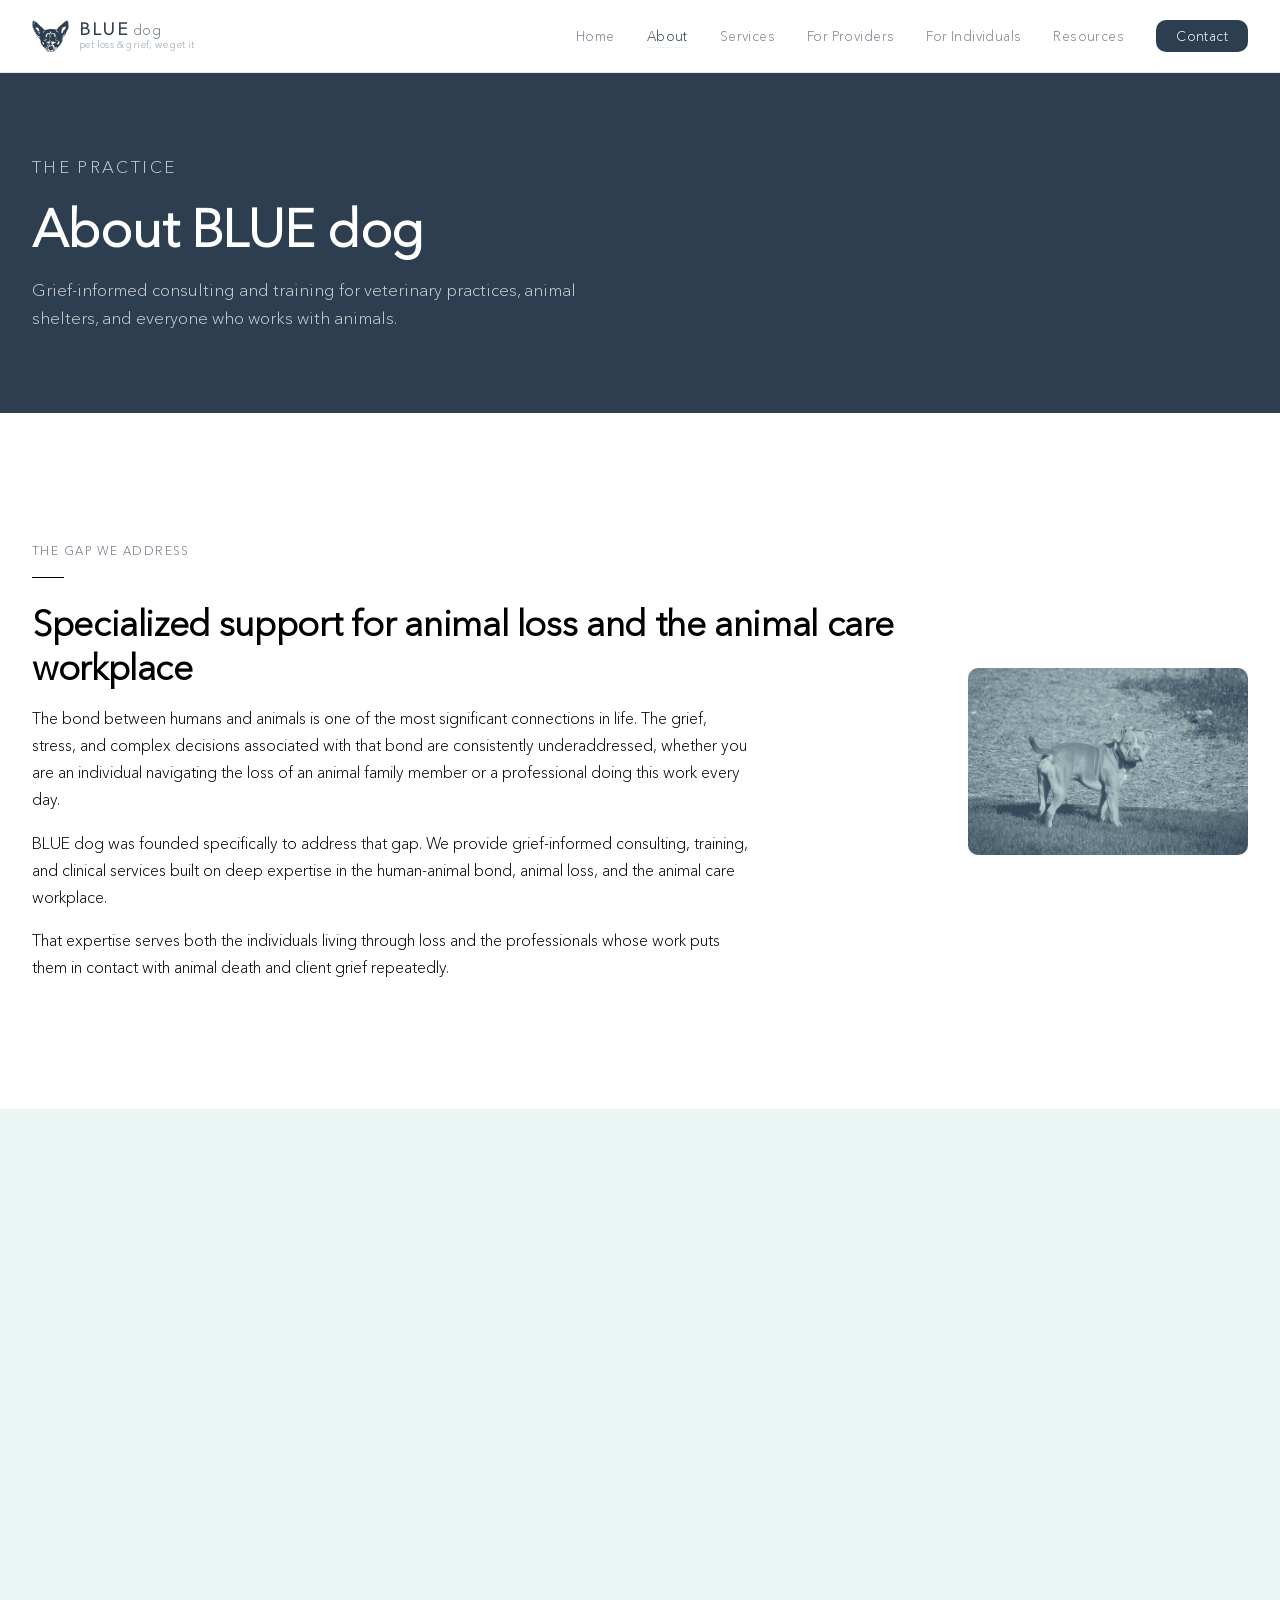
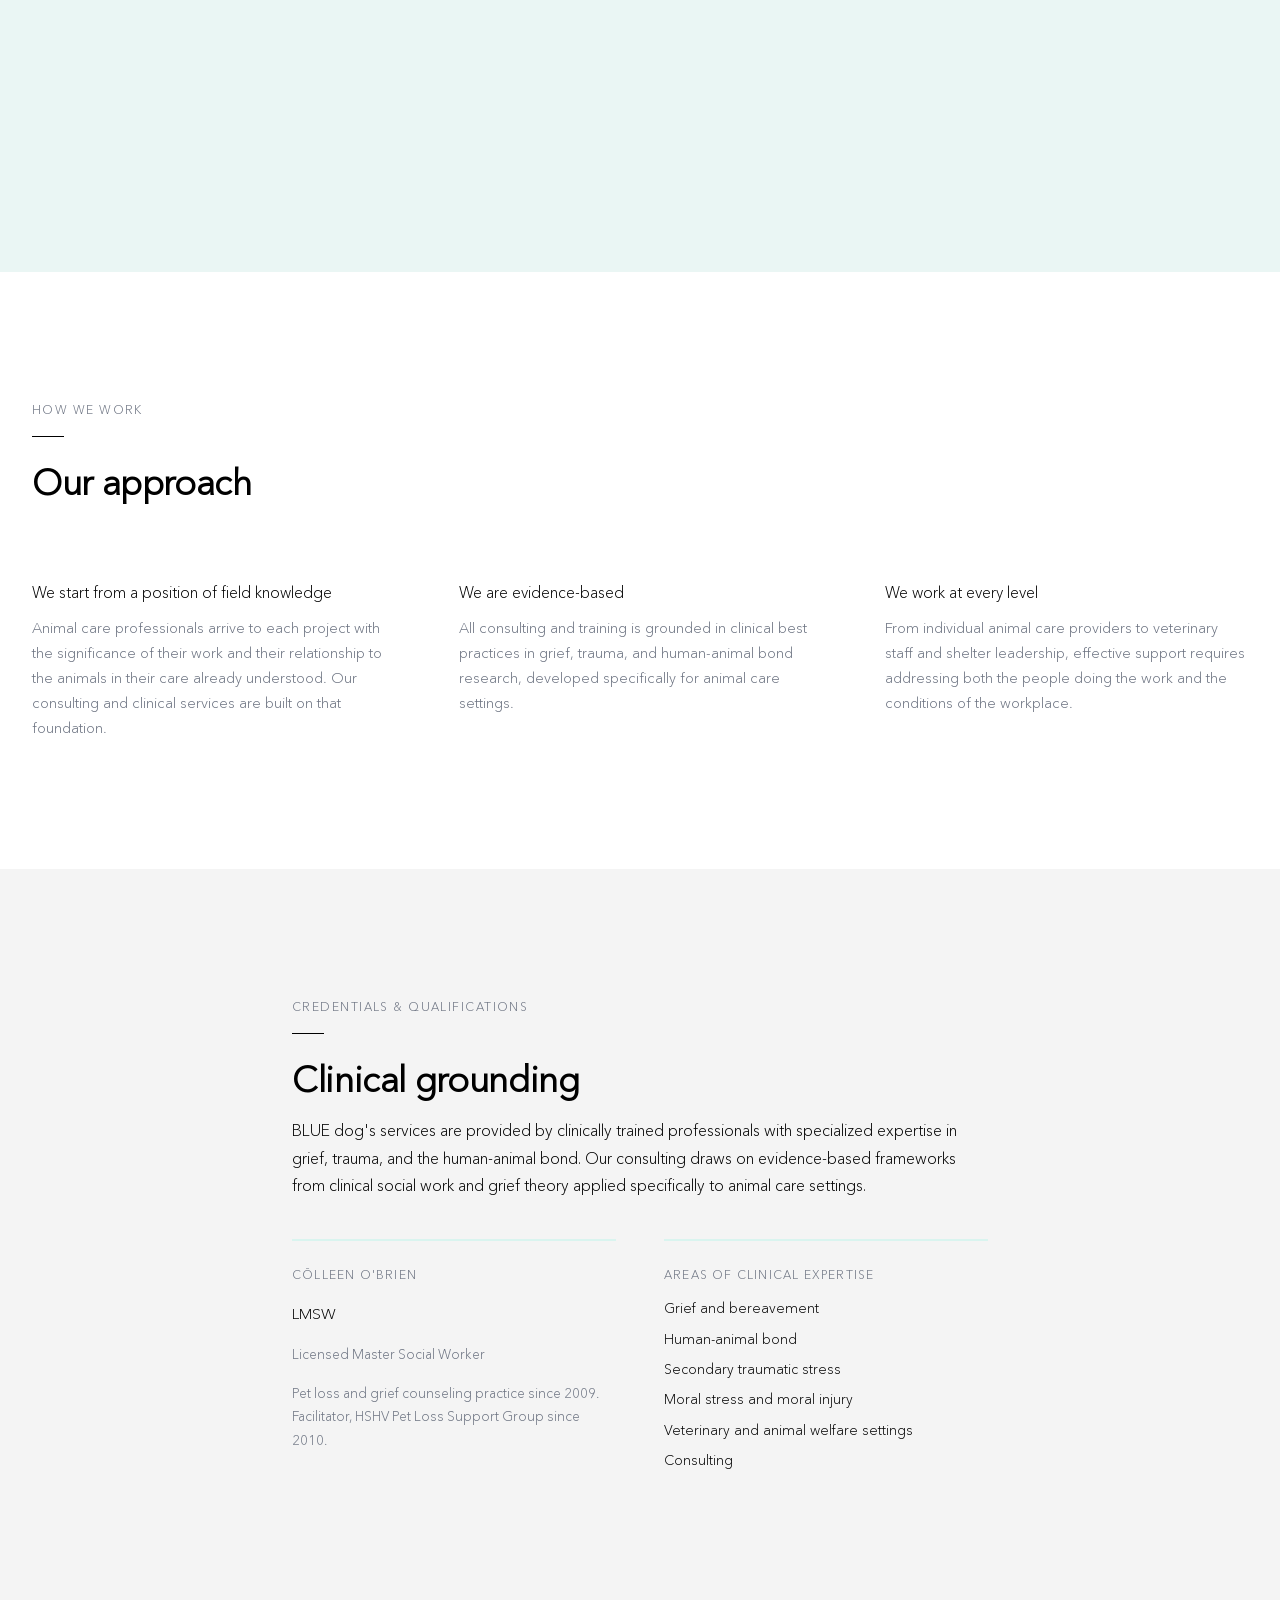
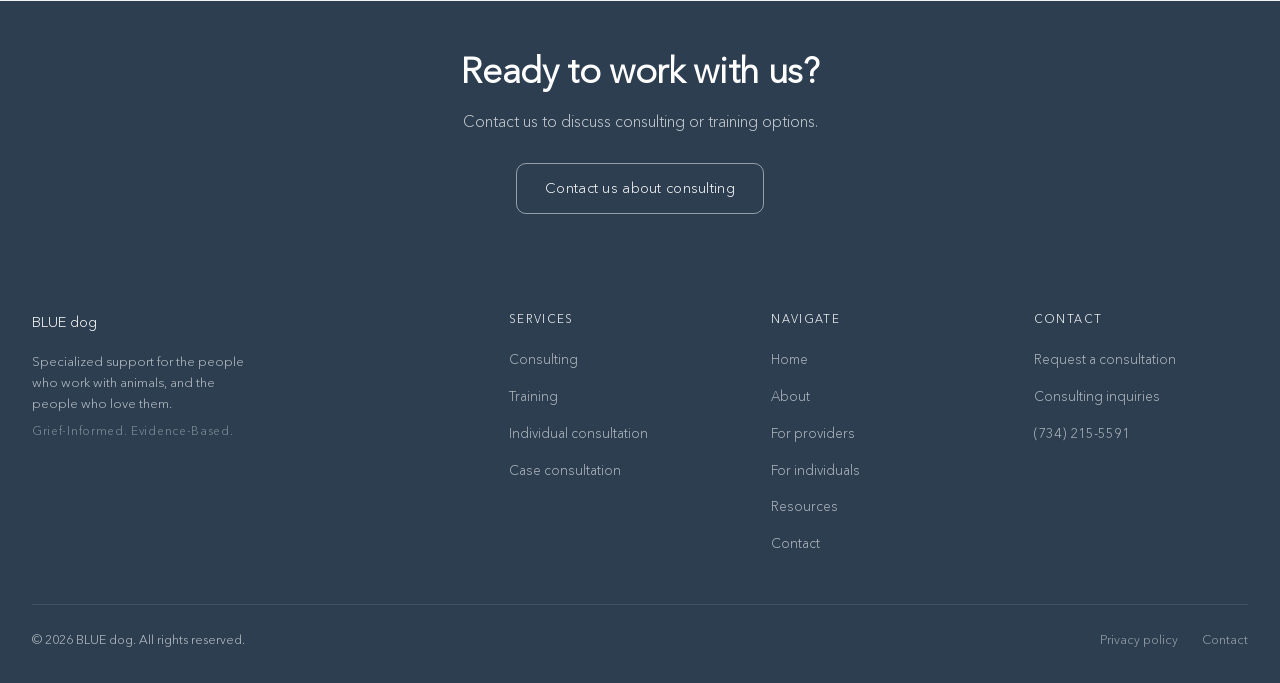
==== about.html @ bb6478ff "Add files via upload" ====
<!DOCTYPE html>
<html lang="en">
<head>
  <meta charset="UTF-8" />
  <meta name="viewport" content="width=device-width, initial-scale=1.0" />

  <title>About Blue Dog Counseling | Grief-Informed Veterinary Consulting</title>
  <meta name="description" content="Blue Dog Counseling provides grief-informed consulting, training, and clinical services for animal care professionals and individuals navigating pet loss. Learn about our founder, approach, and clinical grounding." />
  <meta name="keywords" content="Blue Dog Counseling about, Colleen O'Brien LMSW, veterinary mental health specialist, animal welfare counseling founder, grief-informed animal care" />
  <link rel="canonical" href="https://www.bluedogcounseling.com/about" />

  <link rel="stylesheet" href="styles.css" />
</head>
<body>

  <!-- PAGE HERO -->
  <section class="page-hero" aria-labelledby="page-title">
    <div class="container">
      <p class="page-hero__label">The practice</p>
      <h1 id="page-title">About BLUE dog</h1>
      <p>Grief-informed consulting and training for veterinary practices, animal shelters, and everyone who works with animals.</p>
    </div>
  </section>

  <!-- MISSION -->
  <section class="bg-white" aria-labelledby="mission-heading">
    <div class="container">
      <div class="editorial-grid">
        <div>
          <p class="section-label">The gap we address</p>
          <span class="section-rule" aria-hidden="true"></span>
          <h2 id="mission-heading">Specialized support for animal loss and the animal care workplace</h2>
          <p class="mt-sm">The bond between humans and animals is one of the most significant connections in life. The grief, stress, and complex decisions associated with that bond are consistently underaddressed, whether you are an individual navigating the loss of an animal family member or a professional doing this work every day.</p>
          <p>BLUE dog was founded specifically to address that gap. We provide grief-informed consulting, training, and clinical services built on deep expertise in the human-animal bond, animal loss, and the animal care workplace.</p>
          <p>That expertise serves both the individuals living through loss and the professionals whose work puts them in contact with animal death and client grief repeatedly.</p>
        </div>
        <figure class="editorial-photo" aria-hidden="true">
          <img src="pet-pitbull-puppy-outside.jpg" alt="A pitbull puppy outside" />
        </figure>
      </div>
    </div>
  </section>

  <!-- FOUNDER -->
  <section class="bg-mint" aria-labelledby="founder-heading">
    <div class="container split" style="grid-template-columns: 1fr 2fr;">
      <div style="display:flex; align-items:flex-start; justify-content:center; padding-top:0.5rem; flex-shrink:0;">
        <img
          src="6F260726-26B2-44A8-AC49-973E0974EFE5_4_5005_c.jpeg"
          alt="Cōlleen O'Brien, LMSW, Founder of Blue Dog Counseling"
          style="width:260px; height:260px; object-fit:cover; object-position:center top; border-radius:50%; display:block;"
        />
      </div>
      <div>
        <p class="section-label">Founder</p>
        <span class="section-rule" aria-hidden="true"></span>
        <h2 id="founder-heading">Cōlleen O'Brien, LMSW</h2>
        <p class="mt-sm">Cōlleen has been doing pet loss and grief counseling at BLUE dog since 2009. Through that work, animal care providers came to her as clients, and what she saw was consistent: a workforce carrying specific, serious occupational stress that was consistently underaddressed. Euthanasia decision-making, moral stress, and secondary traumatic stress as things that happen to people doing this work professionally and repeatedly were rarely the focus of mainstream mental health training or standard workplace wellness programs. That gap became the foundation for Blue Dog's consulting and training.</p>
        <p>Since 2010, Cōlleen has facilitated the pet loss support group at the Humane Society of Huron Valley. That partnership has sustained a direct connection to what people navigating animal loss are actually experiencing, and to the animal care staff doing that work alongside them.</p>
        <p>Cōlleen's understanding of this work is personal as well as clinical. She has shared her life with animals, navigated complex illness and medical decisions, adopted from shelters, and made euthanasia decisions for dogs she loved. The work she does is informed by that lived understanding alongside the clinical training.</p>
      </div>
    </div>
  </section>

  <!-- PHILOSOPHY -->
  <section class="bg-white" aria-labelledby="philosophy-heading">
    <div class="container">
      <p class="section-label">How we work</p>
      <span class="section-rule" aria-hidden="true"></span>
      <h2 id="philosophy-heading" class="mb-lg">Our approach</h2>
      <div class="col-grid" style="grid-template-columns: repeat(auto-fit, minmax(280px, 1fr));">

        <div>
          <span class="col-item__rule" aria-hidden="true"></span>
          <h3 class="col-item__title">We start from a position of field knowledge</h3>
          <p class="col-item__body">Animal care professionals arrive to each project with the significance of their work and their relationship to the animals in their care already understood. Our consulting and clinical services are built on that foundation.</p>
        </div>

        <div>
          <span class="col-item__rule" aria-hidden="true"></span>
          <h3 class="col-item__title">We are evidence-based</h3>
          <p class="col-item__body">All consulting and training is grounded in clinical best practices in grief, trauma, and human-animal bond research, developed specifically for animal care settings.</p>
        </div>

        <div>
          <span class="col-item__rule" aria-hidden="true"></span>
          <h3 class="col-item__title">We work at every level</h3>
          <p class="col-item__body">From individual animal care providers to veterinary staff and shelter leadership, effective support requires addressing both the people doing the work and the conditions of the workplace.</p>
        </div>

      </div>
    </div>
  </section>

  <!-- CREDENTIALS -->
  <section class="bg-light" aria-labelledby="credentials-heading">
    <div class="container" style="max-width:760px;">
      <p class="section-label">Credentials &amp; qualifications</p>
      <span class="section-rule" aria-hidden="true"></span>
      <h2 id="credentials-heading">Clinical grounding</h2>
      <p class="mt-sm">BLUE dog's services are provided by clinically trained professionals with specialized expertise in grief, trauma, and the human-animal bond. Our consulting draws on evidence-based frameworks from clinical social work and grief theory applied specifically to animal care settings.</p>

      <div style="display:grid; grid-template-columns:1fr 1fr; gap:3rem; margin-top:2.5rem;">
        <div>
          <span style="display:block; width:100%; height:2px; background:var(--mint-deep); margin-bottom:1.5rem;" aria-hidden="true"></span>
          <p style="font-size:0.75rem; font-weight:500; letter-spacing:0.1em; text-transform:uppercase; color:var(--gray-mid); margin-bottom:0.75rem;">Cōlleen O'Brien</p>
          <p style="font-size:0.95rem; font-weight:500; margin-bottom:0.25rem;">LMSW</p>
          <p style="font-size:0.85rem; color:var(--gray-mid); margin-bottom:0.5rem;">Licensed Master Social Worker</p>
          <p style="font-size:0.85rem; color:var(--gray-mid);">Pet loss and grief counseling practice since 2009. Facilitator, HSHV Pet Loss Support Group since 2010.</p>
        </div>
        <div>
          <span style="display:block; width:100%; height:2px; background:var(--mint-deep); margin-bottom:1.5rem;" aria-hidden="true"></span>
          <p style="font-size:0.75rem; font-weight:500; letter-spacing:0.1em; text-transform:uppercase; color:var(--gray-mid); margin-bottom:0.75rem;">Areas of clinical expertise</p>
          <ul style="display:flex; flex-direction:column; gap:0.4rem;">
            <li style="font-size:0.88rem;">Grief and bereavement</li>
            <li style="font-size:0.88rem;">Human-animal bond</li>
            <li style="font-size:0.88rem;">Secondary traumatic stress</li>
            <li style="font-size:0.88rem;">Moral stress and moral injury</li>
            <li style="font-size:0.88rem;">Veterinary and animal welfare settings</li>
            <li style="font-size:0.88rem;">Consulting</li>
          </ul>
        </div>
      </div>
    </div>
  </section>

  <!-- CTA BAND -->
  <section style="background:var(--slate); padding-block:3rem;" aria-labelledby="about-cta">
    <div class="container text-center">
      <h2 id="about-cta" class="text-white mb-sm">Ready to work with us?</h2>
      <p style="color:rgba(255,255,255,0.75); margin-inline:auto; margin-bottom:1.75rem;">Contact us to discuss consulting or training options.</p>
      <a href="contact.html" class="btn btn--outline-white">Contact us about consulting</a>
    </div>
  </section>

  <script src="components.js"></script>
</body>
</html>
---- styles.css ----
/*
  Blue Dog Counseling: Stylesheet
  Font: Avenir Arabic Next Light
  NOTE: Add your licensed @font-face declarations below.
  Fallback stack is set to match Avenir's geometry.
*/

/* ─── FONT FACE ────────────────────────────────────────────────────
   Avenir Next: Ultra Light (100), Thin (200), Light (300)
──────────────────────────────────────────────────────────────────── */
@font-face {
  font-family: 'Avenir Next';
  src: url('fonts/avenir-next-ultra-light.woff2') format('woff2'),
       url('fonts/avenir-next-ultra-light.woff') format('woff'),
       url('fonts/avenir-next-ultra-light.ttf') format('truetype');
  font-weight: 100;
  font-style: normal;
  font-display: swap;
}

@font-face {
  font-family: 'Avenir Next';
  src: url('fonts/avenir-next-thin.woff2') format('woff2'),
       url('fonts/avenir-next-thin.woff') format('woff'),
       url('fonts/avenir-next-thin.ttf') format('truetype');
  font-weight: 200;
  font-style: normal;
  font-display: swap;
}

@font-face {
  font-family: 'Avenir Next';
  src: url('fonts/avenir-next-light.woff2') format('woff2'),
       url('fonts/avenir-next-light.woff') format('woff'),
       url('fonts/avenir-next-light.ttf') format('truetype');
  font-weight: 300;
  font-style: normal;
  font-display: swap;
}

/* ─── CUSTOM PROPERTIES ─────────────────────────────────────────── */
:root {
  --black:       #000000;
  --white:       #FFFFFF;
  --mint:        #EAF6F4;
  --mint-deep:   #D9F4EF;
  --slate:       #2C3E50;
  --slate-dark:  #1e2d3d;
  --gray-mid:    #6b7280;
  --gray-light:  #f4f4f4;
  --line:        rgba(0,0,0,0.10);

  --font-body:   'Avenir Arabic Next', 'Avenir Next', 'Avenir', 'Gill Sans', Helvetica, Arial, sans-serif;
  --font-head:   'Avenir Arabic Next', 'Avenir Next', 'Avenir', 'Gill Sans', Helvetica, Arial, sans-serif;

  --weight-light:   300;
  --weight-regular: 400;
  --weight-medium:  500;
  --weight-semi:    600;

  --max-w:      1320px;
  --pad-x:      clamp(1rem, 2.5vw, 2.5rem);
  --section-y:  clamp(5rem, 10vw, 8rem);

  --radius:     10px;
  --transition: 0.18s ease;
}

/* ─── RESET ─────────────────────────────────────────────────────── */
*, *::before, *::after { box-sizing: border-box; margin: 0; padding: 0; }

html { scroll-behavior: smooth; -webkit-text-size-adjust: 100%; }

body {
  font-family: var(--font-body);
  font-weight: var(--weight-light);
  font-size: 1rem;
  line-height: 1.7;
  color: var(--black);
  background: var(--white);
  -webkit-font-smoothing: antialiased;
}

img, svg { display: block; max-width: 100%; }
a { color: inherit; text-decoration: none; }
ul, ol { list-style: none; }

/* ─── TYPOGRAPHY ─────────────────────────────────────────────────── */
h1, h2, h3, h4, h5 {
  font-family: var(--font-head);
  font-weight: var(--weight-semi);
  line-height: 1.2;
  letter-spacing: -0.01em;
}

h1 { font-size: clamp(2rem, 5vw, 3.25rem); }
h2 { font-size: clamp(1.5rem, 3.5vw, 2.25rem); }
h3 { font-size: clamp(1.1rem, 2.5vw, 1.4rem); font-weight: var(--weight-medium); }
h4 { font-size: 1rem; font-weight: var(--weight-medium); letter-spacing: 0.06em; text-transform: uppercase; }

p { max-width: 80ch; }
p + p { margin-top: 1rem; }

/* ─── LAYOUT ─────────────────────────────────────────────────────── */
.container {
  width: 100%;
  max-width: var(--max-w);
  margin-inline: auto;
  padding-inline: var(--pad-x);
}

section { padding-block: var(--section-y); }

.section-label {
  font-size: 0.75rem;
  font-weight: var(--weight-medium);
  letter-spacing: 0.12em;
  text-transform: uppercase;
  color: var(--gray-mid);
  margin-bottom: 1rem;
}

.section-rule {
  display: block;
  width: 2rem;
  height: 1px;
  background: var(--black);
  margin-bottom: 1.5rem;
}

/* ─── NAVIGATION ─────────────────────────────────────────────────── */
.nav {
  position: sticky;
  top: 0;
  z-index: 100;
  background: var(--white);
  color: var(--slate);
  border-bottom: 1px solid var(--line);
}

.nav__inner {
  display: flex;
  align-items: center;
  justify-content: space-between;
  height: 68px;
  gap: 2rem;
}

.nav__logo {
  font-size: 0.95rem;
  font-weight: var(--weight-medium);
  letter-spacing: 0.04em;
  color: var(--slate);
  white-space: nowrap;
  display: flex;
  align-items: flex-start;
  gap: 0.65rem;
}

.nav__logo-mark {
  width: 28px;
  height: 28px;
  border: 1.5px solid var(--mint);
  border-radius: 50%;
  flex-shrink: 0;
}

.nav__links {
  display: flex;
  align-items: center;
  gap: 2rem;
}

.nav__links a {
  font-size: 0.85rem;
  font-weight: var(--weight-light);
  letter-spacing: 0.03em;
  color: rgba(44,62,80,0.65);
  transition: color var(--transition);
}

.nav__links a:hover,
.nav__links a.active { color: var(--slate); }

.nav__cta {
  background: var(--slate);
  color: var(--white) !important;
  font-weight: var(--weight-medium) !important;
  padding: 0.5rem 1.25rem;
  border-radius: var(--radius);
  white-space: nowrap;
  transition: background var(--transition), color var(--transition) !important;
}

.nav__cta:hover { background: var(--slate-dark) !important; }

/* Mobile nav toggle */
.nav__toggle {
  display: none;
  flex-direction: column;
  gap: 5px;
  cursor: pointer;
  background: none;
  border: none;
  padding: 4px;
}

.nav__toggle span {
  display: block;
  width: 22px;
  height: 1.5px;
  background: var(--slate);
  transition: var(--transition);
}

/* ─── BUTTONS ────────────────────────────────────────────────────── */
.btn {
  display: inline-flex;
  align-items: center;
  gap: 0.5rem;
  font-family: var(--font-body);
  font-size: 0.9rem;
  font-weight: var(--weight-medium);
  letter-spacing: 0.02em;
  padding: 0.75rem 1.75rem;
  border-radius: var(--radius);
  cursor: pointer;
  transition: background var(--transition), color var(--transition), border-color var(--transition);
  border: 1.5px solid transparent;
  white-space: nowrap;
}

.btn--primary {
  background: var(--slate);
  color: var(--white);
  border-color: var(--slate);
}

.btn--primary:hover {
  background: var(--slate-dark);
  border-color: var(--slate-dark);
}

.btn--outline {
  background: transparent;
  color: var(--slate);
  border-color: var(--slate);
}

.btn--outline:hover {
  background: var(--slate);
  color: var(--white);
}

.btn--outline-white {
  background: transparent;
  color: var(--white);
  border-color: rgba(255,255,255,0.5);
}

.btn--outline-white:hover {
  border-color: var(--white);
}

/* ─── HERO ───────────────────────────────────────────────────────── */
.hero {
  background: var(--mint);
  padding-block: clamp(5rem, 11vw, 10rem);
}

.hero__inner {
  display: grid;
  grid-template-columns: 1fr 1fr;
  gap: 4rem;
  align-items: center;
}

.hero__content { max-width: 52ch; }

.hero__eyebrow {
  font-size: 0.78rem;
  font-weight: var(--weight-medium);
  letter-spacing: 0.14em;
  text-transform: uppercase;
  color: var(--slate);
  margin-bottom: 1.25rem;
  display: flex;
  align-items: center;
  gap: 0.75rem;
}

.hero__eyebrow::before {
  content: '';
  display: block;
  width: 1.5rem;
  height: 1px;
  background: var(--slate);
}

.hero__title { margin-bottom: 1.5rem; }

.hero__title em {
  font-style: normal;
  color: var(--slate);
}

.hero__body {
  font-size: 1.05rem;
  color: #2a2a2a;
  margin-bottom: 2rem;
  max-width: 52ch;
}

.hero__actions {
  display: flex;
  gap: 1rem;
  flex-wrap: wrap;
}

.hero__visual {
  position: relative;
  display: flex;
  align-items: center;
  justify-content: center;
}

.hero__graphic {
  width: 100%;
  max-width: 420px;
}

/* ─── STAT BAR ───────────────────────────────────────────────────── */
.stat-bar {
  background: var(--slate);
  color: var(--white);
  padding-block: 2.5rem;
}

.stat-bar__grid {
  display: grid;
  grid-template-columns: repeat(3, 1fr);
  gap: 2rem;
  text-align: center;
}

.stat-bar__divider {
  border: none;
  border-right: 1px solid rgba(255,255,255,0.12);
}

.stat__number {
  font-size: clamp(1.8rem, 4vw, 2.75rem);
  font-weight: var(--weight-semi);
  color: var(--mint);
  line-height: 1;
  margin-bottom: 0.4rem;
}

.stat__label {
  font-size: 0.82rem;
  font-weight: var(--weight-light);
  color: rgba(255,255,255,0.70);
  letter-spacing: 0.02em;
  max-width: 22ch;
  margin-inline: auto;
}

/* ─── RULE COLUMNS ────────────────────────────────────────────────── */
.col-grid {
  display: grid;
  grid-template-columns: repeat(3, 1fr);
  gap: 3rem 4rem;
}

.col-item__rule {
  display: block;
  width: 100%;
  height: 2px;
  background: var(--slate);
  opacity: 0.18;
  margin-bottom: 1.75rem;
}

.col-item__rule--slate {
  background: var(--white);
  opacity: 0.25;
}

.col-grid .col-item__title {
  font-size: 0.97rem !important;
  font-weight: var(--weight-medium) !important;
  line-height: 1.4 !important;
  letter-spacing: 0 !important;
  margin-bottom: 0.75rem;
}

.col-item__body {
  font-size: 0.92rem;
  line-height: 1.7;
  color: var(--gray-mid);
  max-width: none;
}

.col-item__body--white { color: rgba(255,255,255,0.70); }
.col-item__title--white { color: var(--white); }

/* ─── CARDS ──────────────────────────────────────────────────────── */
.card-grid {
  display: grid;
  grid-template-columns: repeat(auto-fit, minmax(260px, 1fr));
  gap: 2rem;
}

.card {
  padding: 2.5rem;
  border: 1px solid var(--line);
  border-radius: var(--radius);
  background: var(--white);
  transition: border-color var(--transition), box-shadow var(--transition);
}

.card:hover {
  border-color: transparent;
  box-shadow: 0 8px 32px rgba(44,62,80,0.10);
}

.card--mint { background: var(--mint); border-color: transparent; }
.card--slate { background: var(--slate); color: var(--white); border-color: transparent; }

.card__icon {
  width: 32px;
  height: 32px;
  margin-bottom: 1.25rem;
  opacity: 0.85;
}

.card__title {
  font-size: 1rem;
  font-weight: var(--weight-medium);
  margin-bottom: 0.6rem;
}

.card__body {
  font-size: 0.9rem;
  line-height: 1.65;
  color: var(--gray-mid);
  max-width: none;
}

.card--slate .card__body { color: rgba(255,255,255,0.70); }
.card--slate .card__title { color: var(--white); }

/* ─── SECTION VARIANTS ───────────────────────────────────────────── */
.bg-white  { background: var(--white); }
.bg-mint   { background: var(--mint); }
.bg-slate  { background: var(--slate); color: var(--white); }
.bg-light  { background: var(--gray-light); }

/* ─── PHOTO HERO (full-section background image with overlay) ──────── */
.page-hero--photo {
  position: relative;
  background-size: cover;
  background-position: center;
  background-repeat: no-repeat;
}

.page-hero--photo::before {
  content: '';
  position: absolute;
  inset: 0;
  background: rgba(44,62,80,0.82);
}

.page-hero--photo .container {
  position: relative;
  z-index: 1;
}

/* ─── COLLAGE HERO (strip of photos behind overlay + text) ─────────── */
.page-hero--collage {
  position: relative;
  overflow: hidden;
}

.page-hero__collage-bg {
  position: absolute;
  top: 0;
  left: 0;
  width: 100%;
  height: 100%;
  display: flex;
  flex-direction: row;
  align-items: stretch;
}

.page-hero__collage-bg img {
  flex: 1 1 0;
  min-width: 0;
  height: 100%;
  object-fit: cover;
  display: block;
}

.page-hero--collage::before {
  content: '';
  position: absolute;
  top: 0;
  left: 0;
  width: 100%;
  height: 100%;
  background: rgba(44, 62, 80, 0.80);
  z-index: 1;
}

.page-hero--collage .container {
  position: relative;
  z-index: 2;
}

@media (max-width: 600px) {
  .page-hero__collage-bg img:nth-child(n+4) {
    display: none;
  }
}

/* ─── EDITORIAL PHOTO (inset to right of text, within container) ─── */
.editorial-grid {
  display: grid;
  grid-template-columns: 1fr clamp(180px, 24%, 280px);
  gap: clamp(1.5rem, 4vw, 4rem);
  align-items: center;
}

.editorial-photo img {
  width: 100%;
  height: auto;
  display: block;
  border-radius: var(--radius);
}

@media (max-width: 560px) {
  .editorial-grid { grid-template-columns: 1fr; }
  .editorial-photo { max-width: 280px; }
}

/* ─── TWO-COL SPLIT ──────────────────────────────────────────────── */
.split {
  display: grid;
  grid-template-columns: 1fr 1fr;
  gap: 5rem;
  align-items: center;
}

.split--reverse { direction: rtl; }
.split--reverse > * { direction: ltr; }

/* ─── LIST STYLES ─────────────────────────────────────────────────── */
.check-list { display: flex; flex-direction: column; gap: 0.75rem; }

.check-list li {
  display: flex;
  align-items: flex-start;
  gap: 0.75rem;
  font-size: 0.95rem;
  line-height: 1.5;
}

.check-list li::before {
  content: '';
  display: block;
  width: 16px;
  height: 16px;
  min-width: 16px;
  margin-top: 3px;
  border: 1.5px solid var(--slate);
  border-radius: 50%;
  background: transparent;
  position: relative;
}

.check-list--white li::before { border-color: var(--mint); }

.check-list li::after {
  content: '';
  position: absolute;
  margin-top: 7px;
  margin-left: -20px;
  width: 6px;
  height: 6px;
  border-radius: 50%;
  background: var(--slate);
}

/* Simpler approach: use SVG-based check via pseudo content */
.check-list li {
  padding-left: 0;
}

/* ─── TESTIMONIAL / QUOTE ─────────────────────────────────────────── */
.quote-block {
  border-left: 2px solid var(--mint);
  padding: 1.25rem 2rem;
  background: transparent;
}

.quote-block p {
  font-size: 1.05rem;
  font-style: italic;
  line-height: 1.65;
  color: #1a1a1a;
  max-width: 62ch;
}

.quote-block cite {
  display: block;
  margin-top: 1rem;
  font-size: 0.82rem;
  font-style: normal;
  font-weight: var(--weight-medium);
  letter-spacing: 0.06em;
  text-transform: uppercase;
  color: var(--gray-mid);
}

/* ─── PAGE HERO (inner pages) ─────────────────────────────────────── */
.page-hero {
  background: var(--slate);
  color: var(--white);
  padding-block: clamp(3rem, 7vw, 5rem);
}

.page-hero__label {
  font-size: 0.75rem;
  font-weight: var(--weight-medium);
  letter-spacing: 0.14em;
  text-transform: uppercase;
  color: var(--mint);
  margin-bottom: 1rem;
}

.page-hero h1 { color: var(--white); margin-bottom: 1rem; }
.page-hero p  { color: rgba(255,255,255,0.75); font-size: 1.05rem; max-width: 58ch; }

/* ─── ACCORDION ───────────────────────────────────────────────────── */
.accordion { border-top: 1px solid var(--line); }

.accordion__item { border-bottom: 1px solid var(--line); }

.accordion__trigger {
  width: 100%;
  background: none;
  border: none;
  cursor: pointer;
  display: flex;
  align-items: center;
  justify-content: space-between;
  gap: 1rem;
  padding-block: 1.25rem;
  font-family: var(--font-body);
  font-size: 1rem;
  font-weight: var(--weight-medium);
  text-align: left;
  color: var(--black);
  transition: color var(--transition);
}

.accordion__trigger:hover { color: var(--slate); }

.accordion__icon {
  width: 18px;
  height: 18px;
  flex-shrink: 0;
  transition: transform var(--transition);
  color: var(--slate);
}

.accordion__item.open .accordion__icon { transform: rotate(45deg); }

.accordion__body {
  display: none;
  padding-bottom: 1.25rem;
  font-size: 0.95rem;
  color: #2a2a2a;
  line-height: 1.7;
  max-width: 68ch;
}

.accordion__item.open .accordion__body { display: block; }

/* ─── FOOTER ─────────────────────────────────────────────────────── */
.footer {
  background: var(--slate);
  color: rgba(255,255,255,0.70);
  padding-block: 3rem 2rem;
}

.footer__grid {
  display: grid;
  grid-template-columns: 2fr 1fr 1fr 1fr;
  gap: 3rem;
  margin-bottom: 3rem;
}

.footer__brand {
  font-size: 0.92rem;
  font-weight: var(--weight-medium);
  color: var(--white);
  margin-bottom: 0.75rem;
}

.footer__tagline {
  font-size: 0.82rem;
  line-height: 1.6;
  max-width: 28ch;
}

.footer__col-head {
  font-size: 0.72rem;
  font-weight: var(--weight-medium);
  letter-spacing: 0.12em;
  text-transform: uppercase;
  color: var(--white);
  margin-bottom: 1rem;
}

.footer__links { display: flex; flex-direction: column; gap: 0.6rem; }

.footer__links a {
  font-size: 0.85rem;
  color: rgba(255,255,255,0.65);
  transition: color var(--transition);
}

.footer__links a:hover { color: var(--white); }

.footer__bottom {
  border-top: 1px solid rgba(255,255,255,0.10);
  padding-top: 1.5rem;
  display: flex;
  align-items: center;
  justify-content: space-between;
  flex-wrap: wrap;
  gap: 1rem;
  font-size: 0.78rem;
}

.footer__bottom a {
  color: rgba(255,255,255,0.55);
  transition: color var(--transition);
}

.footer__bottom a:hover { color: var(--white); }

/* ─── CONTACT FORM ───────────────────────────────────────────────── */
.form-group { margin-bottom: 1.25rem; }

.form-group label {
  display: block;
  font-size: 0.82rem;
  font-weight: var(--weight-medium);
  letter-spacing: 0.04em;
  margin-bottom: 0.4rem;
  color: var(--black);
}

.form-group input,
.form-group select,
.form-group textarea {
  width: 100%;
  font-family: var(--font-body);
  font-size: 0.95rem;
  font-weight: var(--weight-light);
  padding: 0.7rem 1rem;
  border: 1px solid rgba(0,0,0,0.18);
  border-radius: var(--radius);
  background: var(--white);
  color: var(--black);
  transition: border-color var(--transition);
  appearance: none;
}

.form-group input:focus,
.form-group select:focus,
.form-group textarea:focus {
  outline: none;
  border-color: var(--slate);
}

.form-group textarea { resize: vertical; min-height: 130px; }

/* ─── UTILITIES ──────────────────────────────────────────────────── */
.text-center  { text-align: center; }
.text-slate   { color: var(--slate); }
.text-mint    { color: var(--mint); }
.text-white   { color: var(--white); }
.text-muted   { color: var(--gray-mid); }

.mt-xs { margin-top: 0.5rem; }
.mt-sm { margin-top: 1rem; }
.mt-md { margin-top: 1.75rem; }
.mt-lg { margin-top: 3rem; }

.mb-sm { margin-bottom: 1rem; }
.mb-md { margin-bottom: 1.75rem; }
.mb-lg { margin-bottom: 3rem; }

.w-full { width: 100%; }
.max-prose { max-width: 68ch; }

/* ─── INLINE RULE DIVIDER ────────────────────────────────────────── */
.hr-thin {
  border: none;
  border-top: 1px solid var(--line);
  margin-block: 0;
}

/* ─── RESPONSIVE ─────────────────────────────────────────────────── */
@media (max-width: 900px) {
  .hero__inner   { grid-template-columns: 1fr; }
  .hero__visual  { display: none; }
  .split         { grid-template-columns: 1fr; gap: 2.5rem; }
  .split--reverse { direction: ltr; }
  .stat-bar__grid { grid-template-columns: 1fr; gap: 1.5rem; }
  .stat-bar__divider { display: none; }
  .footer__grid  { grid-template-columns: 1fr 1fr; }
}

@media (max-width: 900px) {
  .col-grid { grid-template-columns: 1fr 1fr; gap: 3rem; }
}

@media (max-width: 600px) {
  .col-grid { grid-template-columns: 1fr; gap: 3rem; }
}

@media (max-width: 640px) {
  .nav__links { display: none; }
  .nav__toggle { display: flex; }
  .nav__links.open {
    display: flex;
    flex-direction: column;
    position: fixed;
    top: 68px;
    left: 0;
    right: 0;
    background: var(--slate);
    padding: 1.5rem var(--pad-x);
    gap: 1.25rem;
    border-top: 1px solid rgba(255,255,255,0.08);
    z-index: 99;
  }
  .nav__links.open .nav__cta {
    display: inline-flex;
    align-self: flex-start;
  }
  .footer__grid { grid-template-columns: 1fr; gap: 2rem; }
  .card-grid    { grid-template-columns: 1fr; }
  .hero__actions { flex-direction: column; }
}

/* ─── SCROLL ANIMATIONS (driven by components.js) ───────────────────── */
.bdc-fade {
  opacity: 0;
  transform: translateY(20px);
  transition: opacity 0.55s ease, transform 0.55s ease;
}

.bdc-fade.bdc-visible {
  opacity: 1;
  transform: translateY(0);
}

/* Hero entrance animation */
.hero__content {
  animation: bdc-slide-up 0.7s ease both;
}

.hero__visual {
  animation: bdc-slide-up 0.7s 0.15s ease both;
}

@keyframes bdc-slide-up {
  from { opacity: 0; transform: translateY(28px); }
  to   { opacity: 1; transform: translateY(0); }
}

/* Page hero */
.page-hero .container > * {
  animation: bdc-slide-up 0.6s ease both;
}
.page-hero .container > *:nth-child(2) { animation-delay: 0.1s; }
.page-hero .container > *:nth-child(3) { animation-delay: 0.18s; }

/* Stat bar counter */
.stat__number {
  font-variant-numeric: tabular-nums;
}

/* Nav active underline */
.nav__links a {
  position: relative;
}
.nav__links a.active::after,
.nav__links a:hover::after {
  content: '';
  position: absolute;
  bottom: -4px;
  left: 0;
  right: 0;
  height: 1.5px;
  background: var(--mint);
  border-radius: 1px;
}
.nav__links .nav__cta::after { display: none; }

/* Card hover lift */
.card {
  transition: border-color 0.18s ease, box-shadow 0.18s ease, transform 0.18s ease;
}
.card:hover {
  transform: translateY(-2px);
}

/* ─── LOGO IN NAV ────────────────────────────────────────────────────── */
.nav__logo-img {
  height: 32px;
  width: auto;
  display: block;
  flex-shrink: 0;
  margin-top: -1px;
}

.nav__logo-wordmark {
  display: flex;
  flex-direction: column;
  gap: 0.15rem;
}

.nav__logo-name {
  display: flex;
  align-items: baseline;
  gap: 0.28em;
  line-height: 1;
}

.nav__logo-blue {
  font-size: 1.05rem;
  font-weight: var(--weight-semi);
  letter-spacing: 0.1em;
  text-transform: uppercase;
  color: var(--slate);
}

.nav__logo-dog {
  font-size: 0.88rem;
  font-weight: var(--weight-light);
  letter-spacing: 0.03em;
  color: rgba(44,62,80,0.70);
  text-transform: lowercase;
}

.nav__logo-tagline {
  font-size: 0.62rem;
  font-weight: var(--weight-light);
  letter-spacing: 0.04em;
  color: rgba(44,62,80,0.50);
  line-height: 1;
}

/* Remove the placeholder circle now that we have the real logo */
.nav__logo-mark { display: none; }

/* Nav height */
.nav__inner { height: 72px; }

/* ─── STAT SOURCE ATTRIBUTION ────────────────────────────────────────── */
.stat__source {
  font-size: 0.68rem;
  color: rgba(255,255,255,0.40);
  letter-spacing: 0.03em;
  margin-top: 0.4rem;
  max-width: 22ch;
  margin-inline: auto;
  font-style: italic;
}
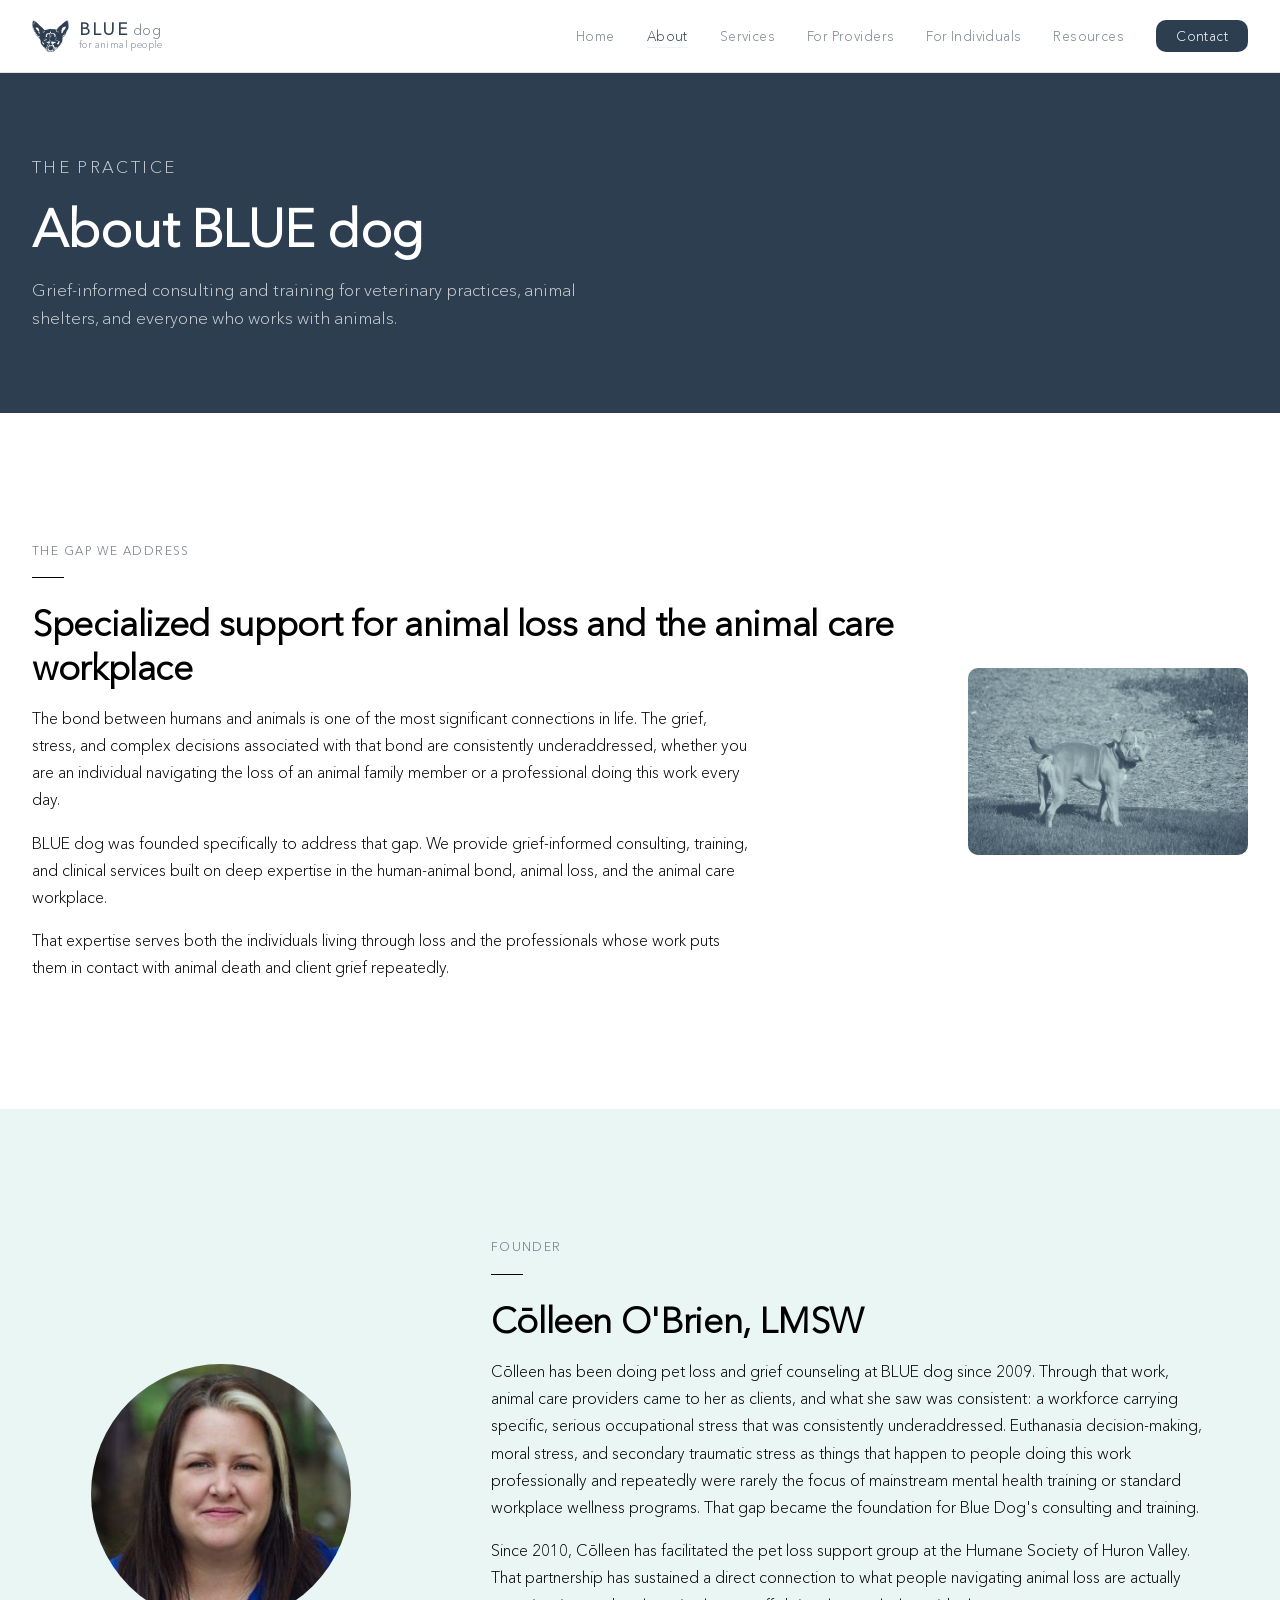
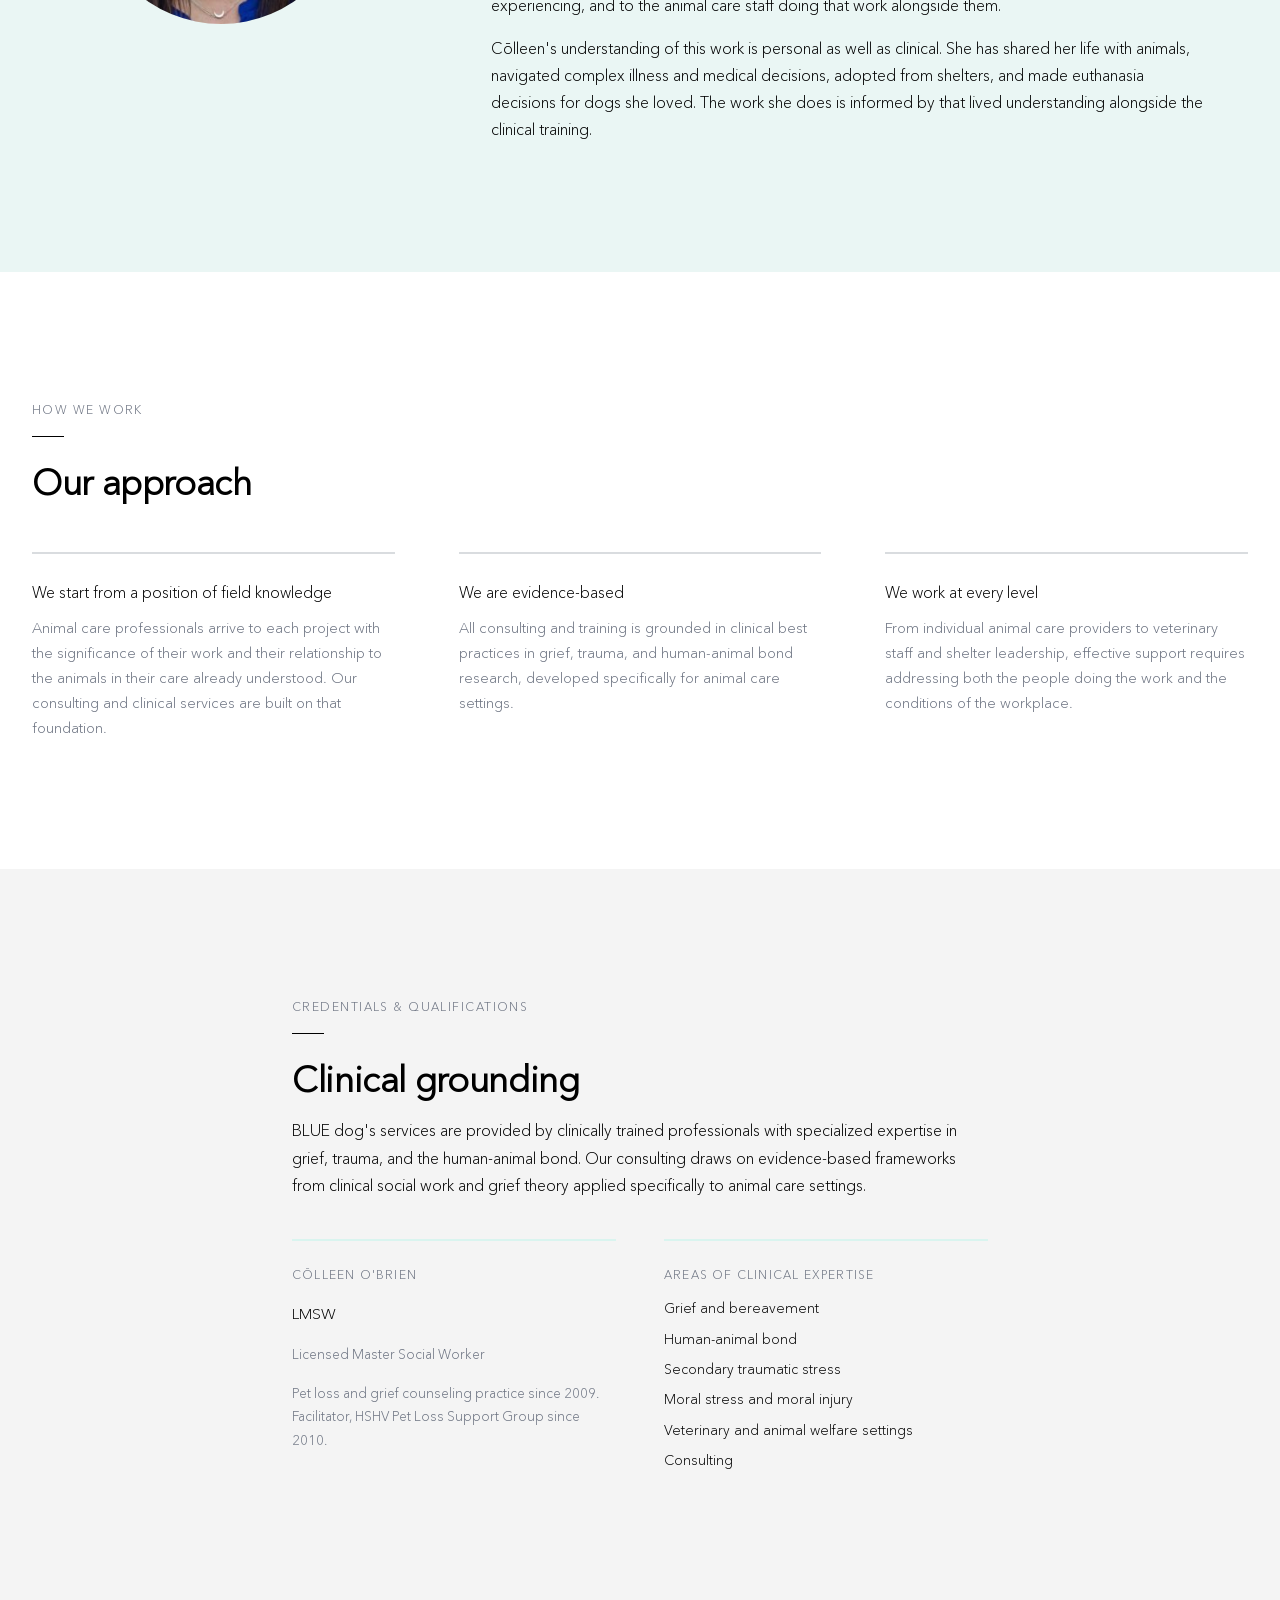
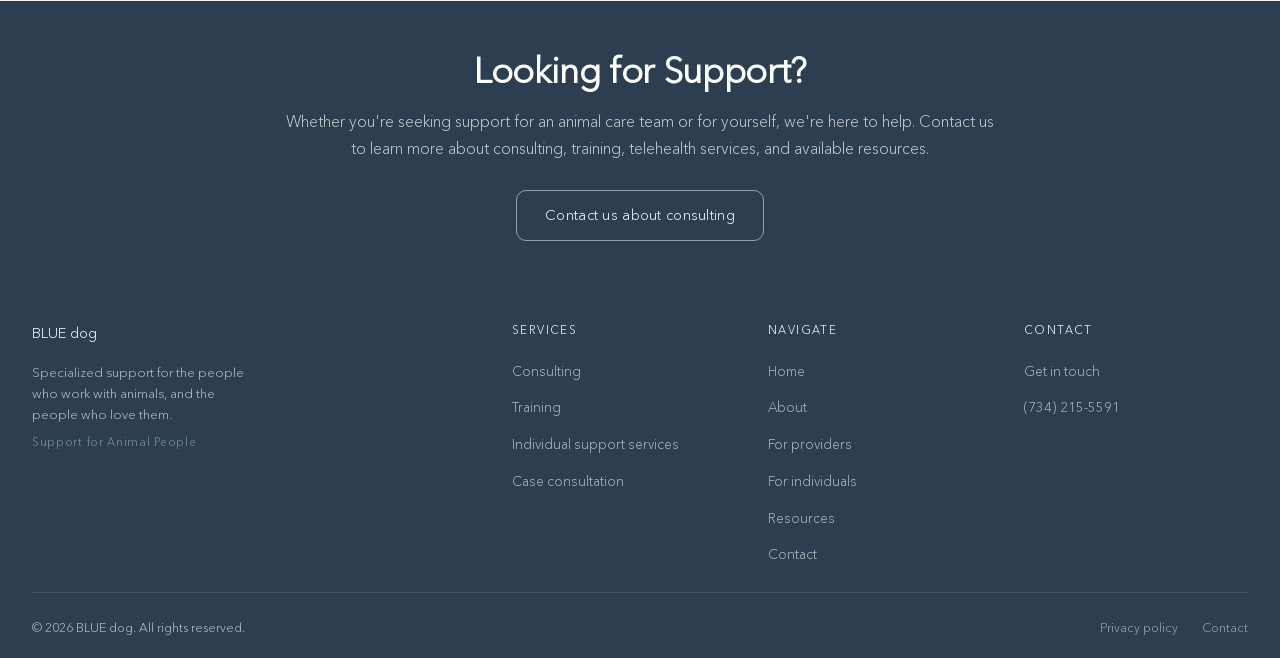
==== commit 6b993bd3: "Add files via upload" ====
--- a/about.html
+++ b/about.html
@@ -127,8 +127,8 @@
   <!-- CTA BAND -->
   <section style="background:var(--slate); padding-block:3rem;" aria-labelledby="about-cta">
     <div class="container text-center">
-      <h2 id="about-cta" class="text-white mb-sm">Ready to work with us?</h2>
-      <p style="color:rgba(255,255,255,0.75); margin-inline:auto; margin-bottom:1.75rem;">Contact us to discuss consulting or training options.</p>
+      <h2 id="about-cta" class="text-white mb-sm">Looking for Support?</h2>
+      <p style="color:rgba(255,255,255,0.75); margin-inline:auto; margin-bottom:1.75rem;">Whether you're seeking support for an animal care team or for yourself, we're here to help. Contact us to learn more about consulting, training, telehealth services, and available resources.</p>
       <a href="contact.html" class="btn btn--outline-white">Contact us about consulting</a>
     </div>
   </section>
--- a/styles.css
+++ b/styles.css
@@ -691,14 +691,14 @@
 .footer {
   background: var(--slate);
   color: rgba(255,255,255,0.70);
-  padding-block: 3rem 2rem;
+  padding-block: 2rem 1.25rem;
 }
 
 .footer__grid {
   display: grid;
   grid-template-columns: 2fr 1fr 1fr 1fr;
-  gap: 3rem;
-  margin-bottom: 3rem;
+  gap: 2rem;
+  margin-bottom: 1.5rem;
 }
 
 .footer__brand {
@@ -961,9 +961,9 @@
 
 .nav__logo-tagline {
   font-size: 0.62rem;
-  font-weight: var(--weight-light);
+  font-weight: var(--weight-regular);
   letter-spacing: 0.04em;
-  color: rgba(44,62,80,0.50);
+  color: rgba(44,62,80,0.65);
   line-height: 1;
 }
 
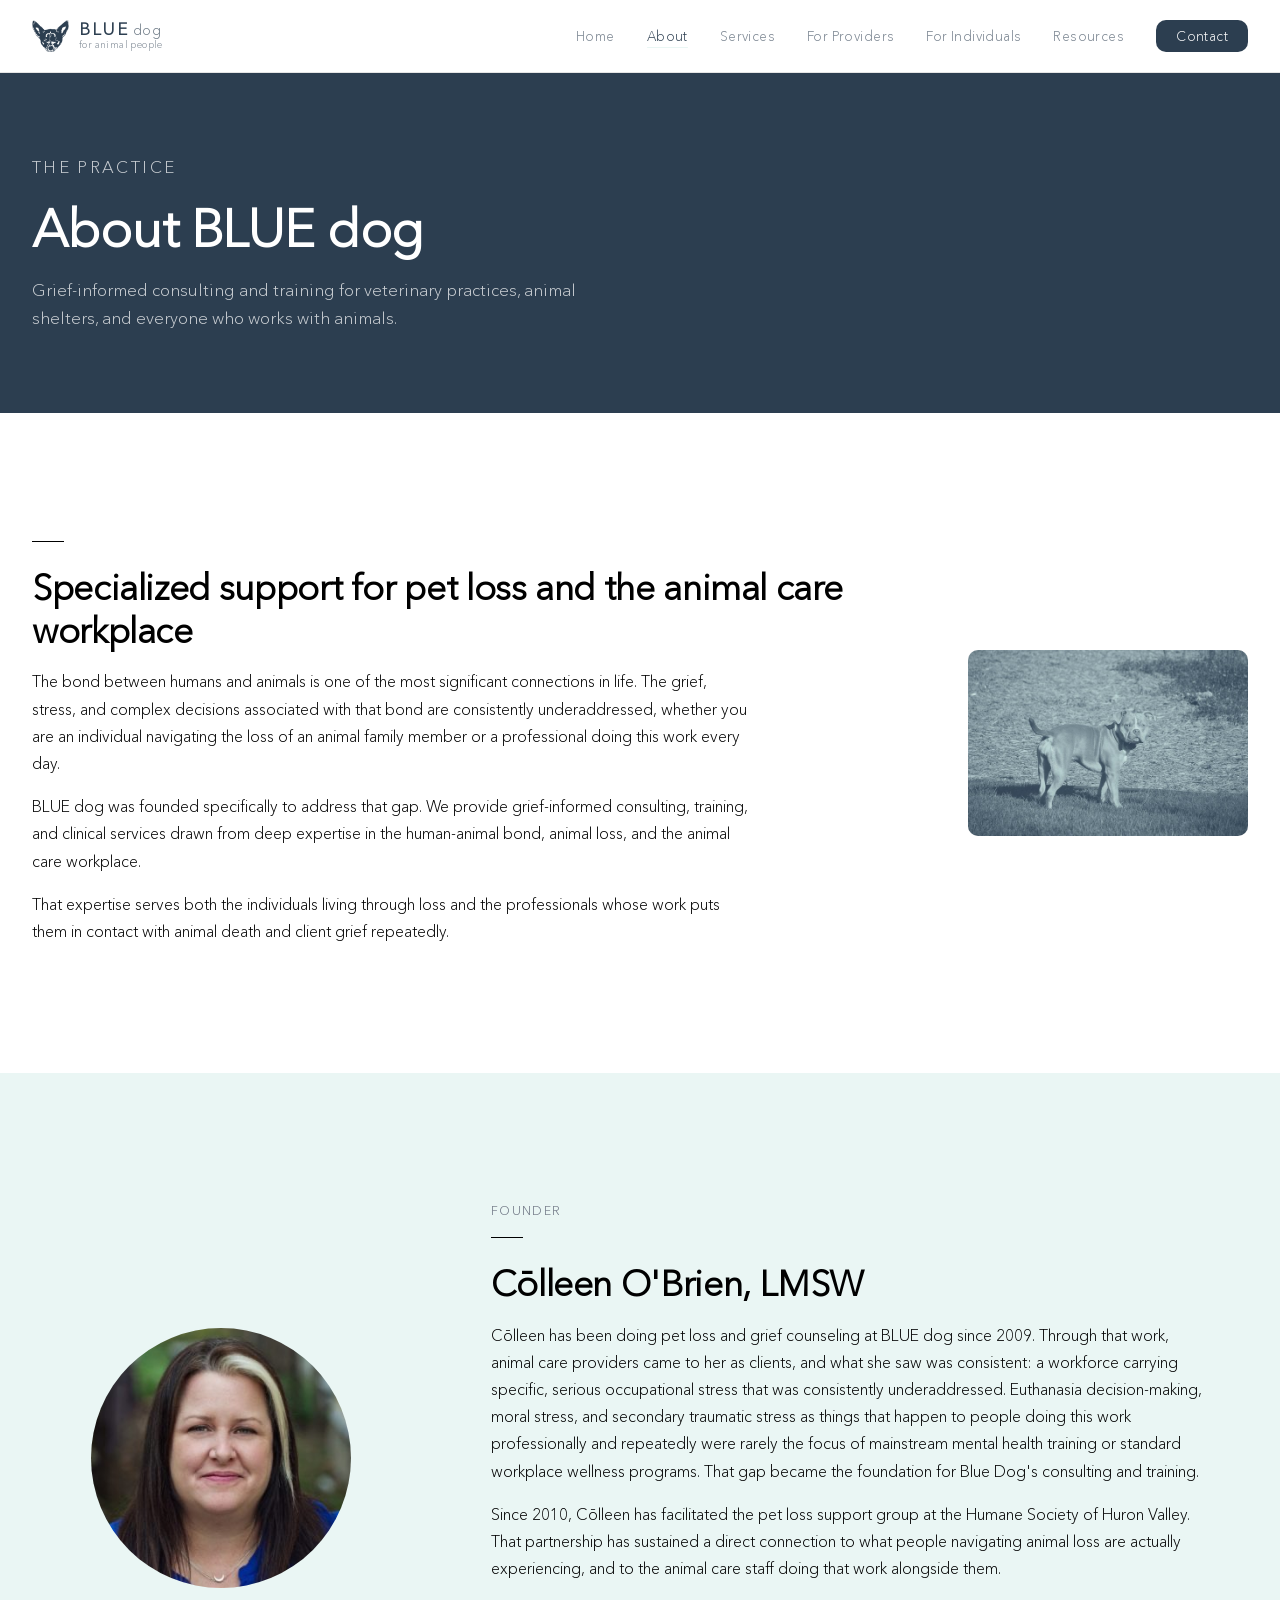
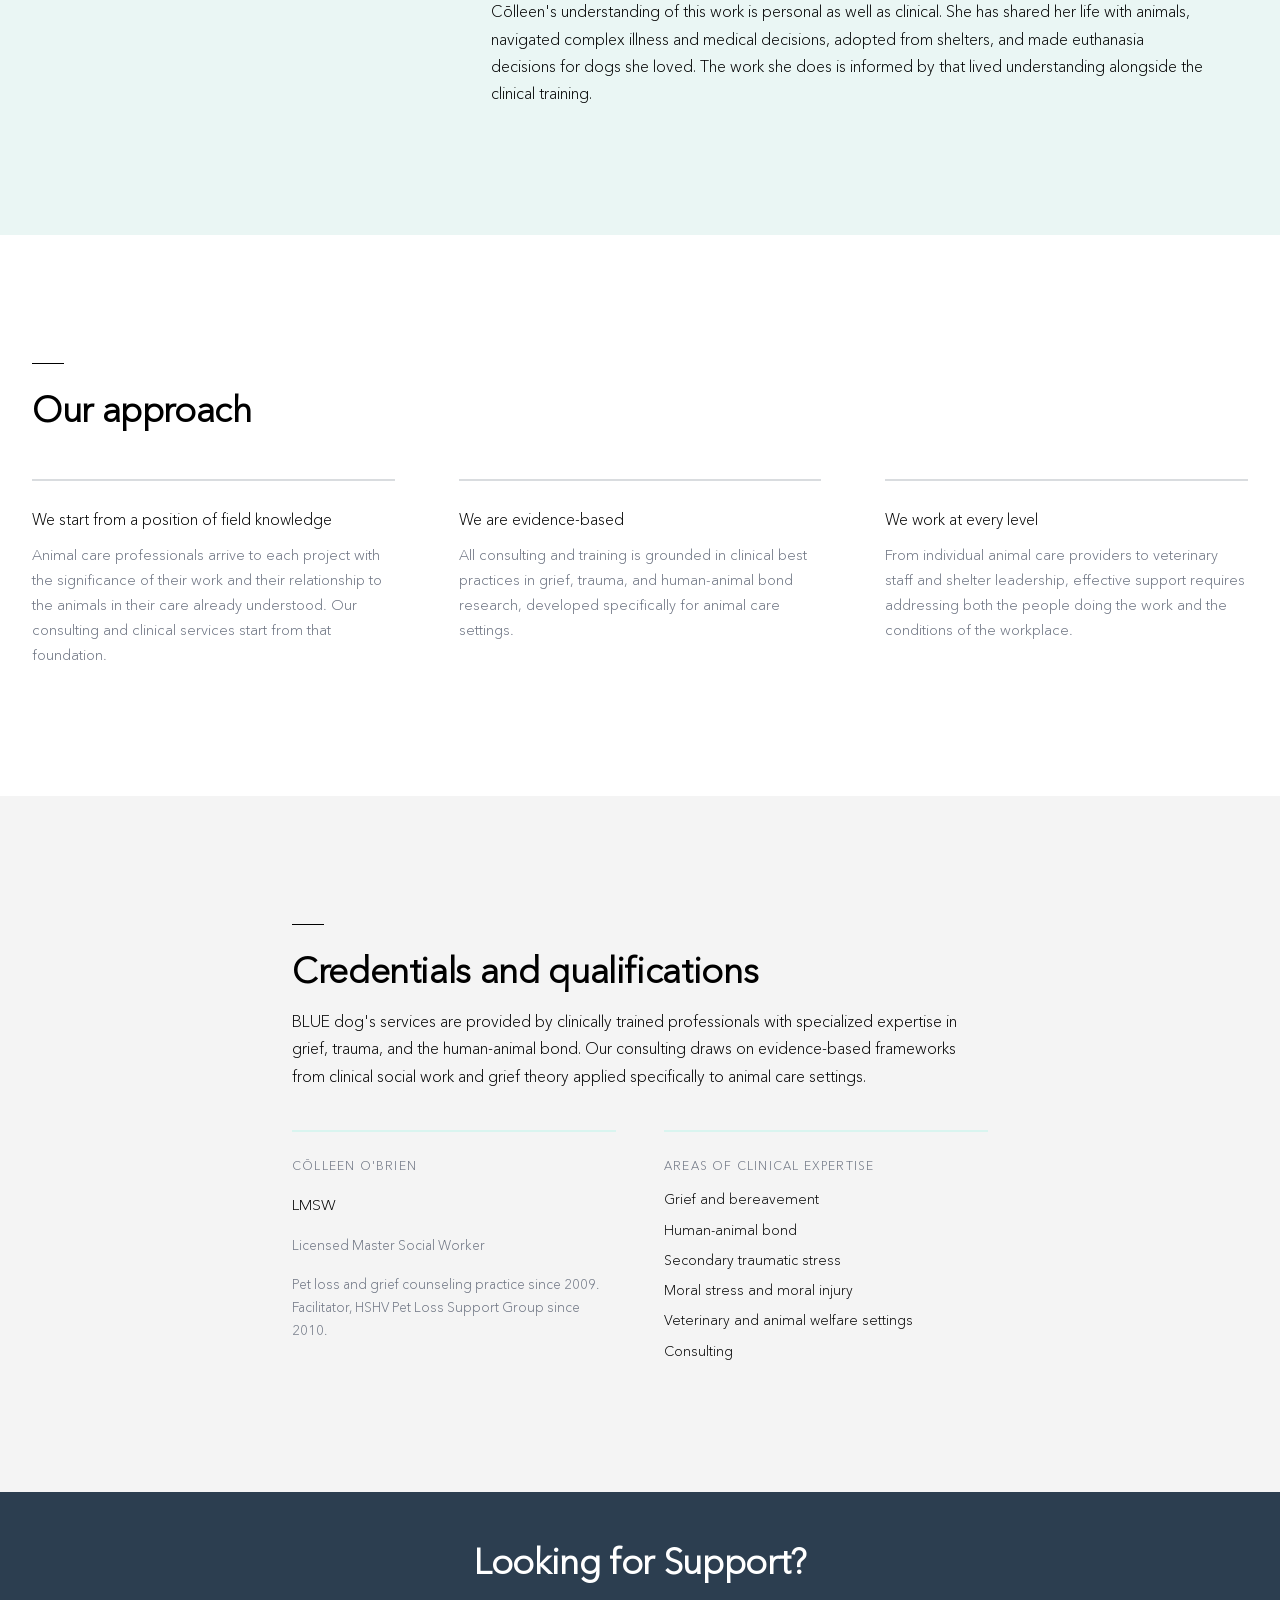
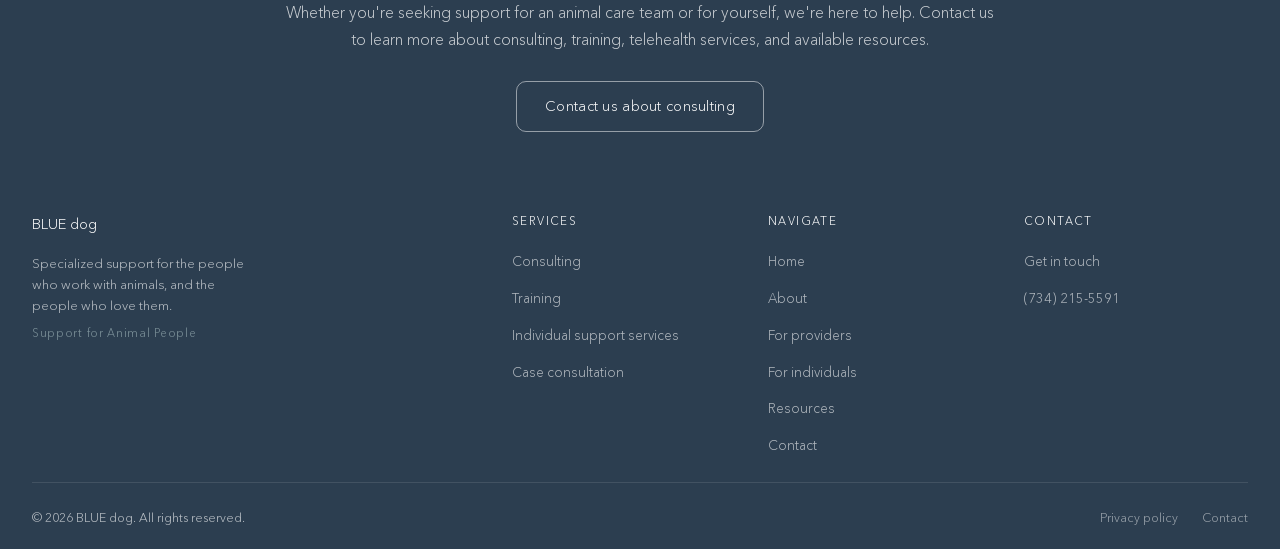
==== commit 1698a73d: "Add files via upload" ====
--- a/about.html
+++ b/about.html
@@ -27,11 +27,10 @@
     <div class="container">
       <div class="editorial-grid">
         <div>
-          <p class="section-label">The gap we address</p>
           <span class="section-rule" aria-hidden="true"></span>
-          <h2 id="mission-heading">Specialized support for animal loss and the animal care workplace</h2>
+          <h2 id="mission-heading">Specialized support for pet loss and the animal care workplace</h2>
           <p class="mt-sm">The bond between humans and animals is one of the most significant connections in life. The grief, stress, and complex decisions associated with that bond are consistently underaddressed, whether you are an individual navigating the loss of an animal family member or a professional doing this work every day.</p>
-          <p>BLUE dog was founded specifically to address that gap. We provide grief-informed consulting, training, and clinical services built on deep expertise in the human-animal bond, animal loss, and the animal care workplace.</p>
+          <p>BLUE dog was founded specifically to address that gap. We provide grief-informed consulting, training, and clinical services drawn from deep expertise in the human-animal bond, animal loss, and the animal care workplace.</p>
           <p>That expertise serves both the individuals living through loss and the professionals whose work puts them in contact with animal death and client grief repeatedly.</p>
         </div>
         <figure class="editorial-photo" aria-hidden="true">
@@ -65,7 +64,6 @@
   <!-- PHILOSOPHY -->
   <section class="bg-white" aria-labelledby="philosophy-heading">
     <div class="container">
-      <p class="section-label">How we work</p>
       <span class="section-rule" aria-hidden="true"></span>
       <h2 id="philosophy-heading" class="mb-lg">Our approach</h2>
       <div class="col-grid" style="grid-template-columns: repeat(auto-fit, minmax(280px, 1fr));">
@@ -73,7 +71,7 @@
         <div>
           <span class="col-item__rule" aria-hidden="true"></span>
           <h3 class="col-item__title">We start from a position of field knowledge</h3>
-          <p class="col-item__body">Animal care professionals arrive to each project with the significance of their work and their relationship to the animals in their care already understood. Our consulting and clinical services are built on that foundation.</p>
+          <p class="col-item__body">Animal care professionals arrive to each project with the significance of their work and their relationship to the animals in their care already understood. Our consulting and clinical services start from that foundation.</p>
         </div>
 
         <div>
@@ -95,9 +93,8 @@
   <!-- CREDENTIALS -->
   <section class="bg-light" aria-labelledby="credentials-heading">
     <div class="container" style="max-width:760px;">
-      <p class="section-label">Credentials &amp; qualifications</p>
       <span class="section-rule" aria-hidden="true"></span>
-      <h2 id="credentials-heading">Clinical grounding</h2>
+      <h2 id="credentials-heading">Credentials and qualifications</h2>
       <p class="mt-sm">BLUE dog's services are provided by clinically trained professionals with specialized expertise in grief, trauma, and the human-animal bond. Our consulting draws on evidence-based frameworks from clinical social work and grief theory applied specifically to animal care settings.</p>
 
       <div style="display:grid; grid-template-columns:1fr 1fr; gap:3rem; margin-top:2.5rem;">
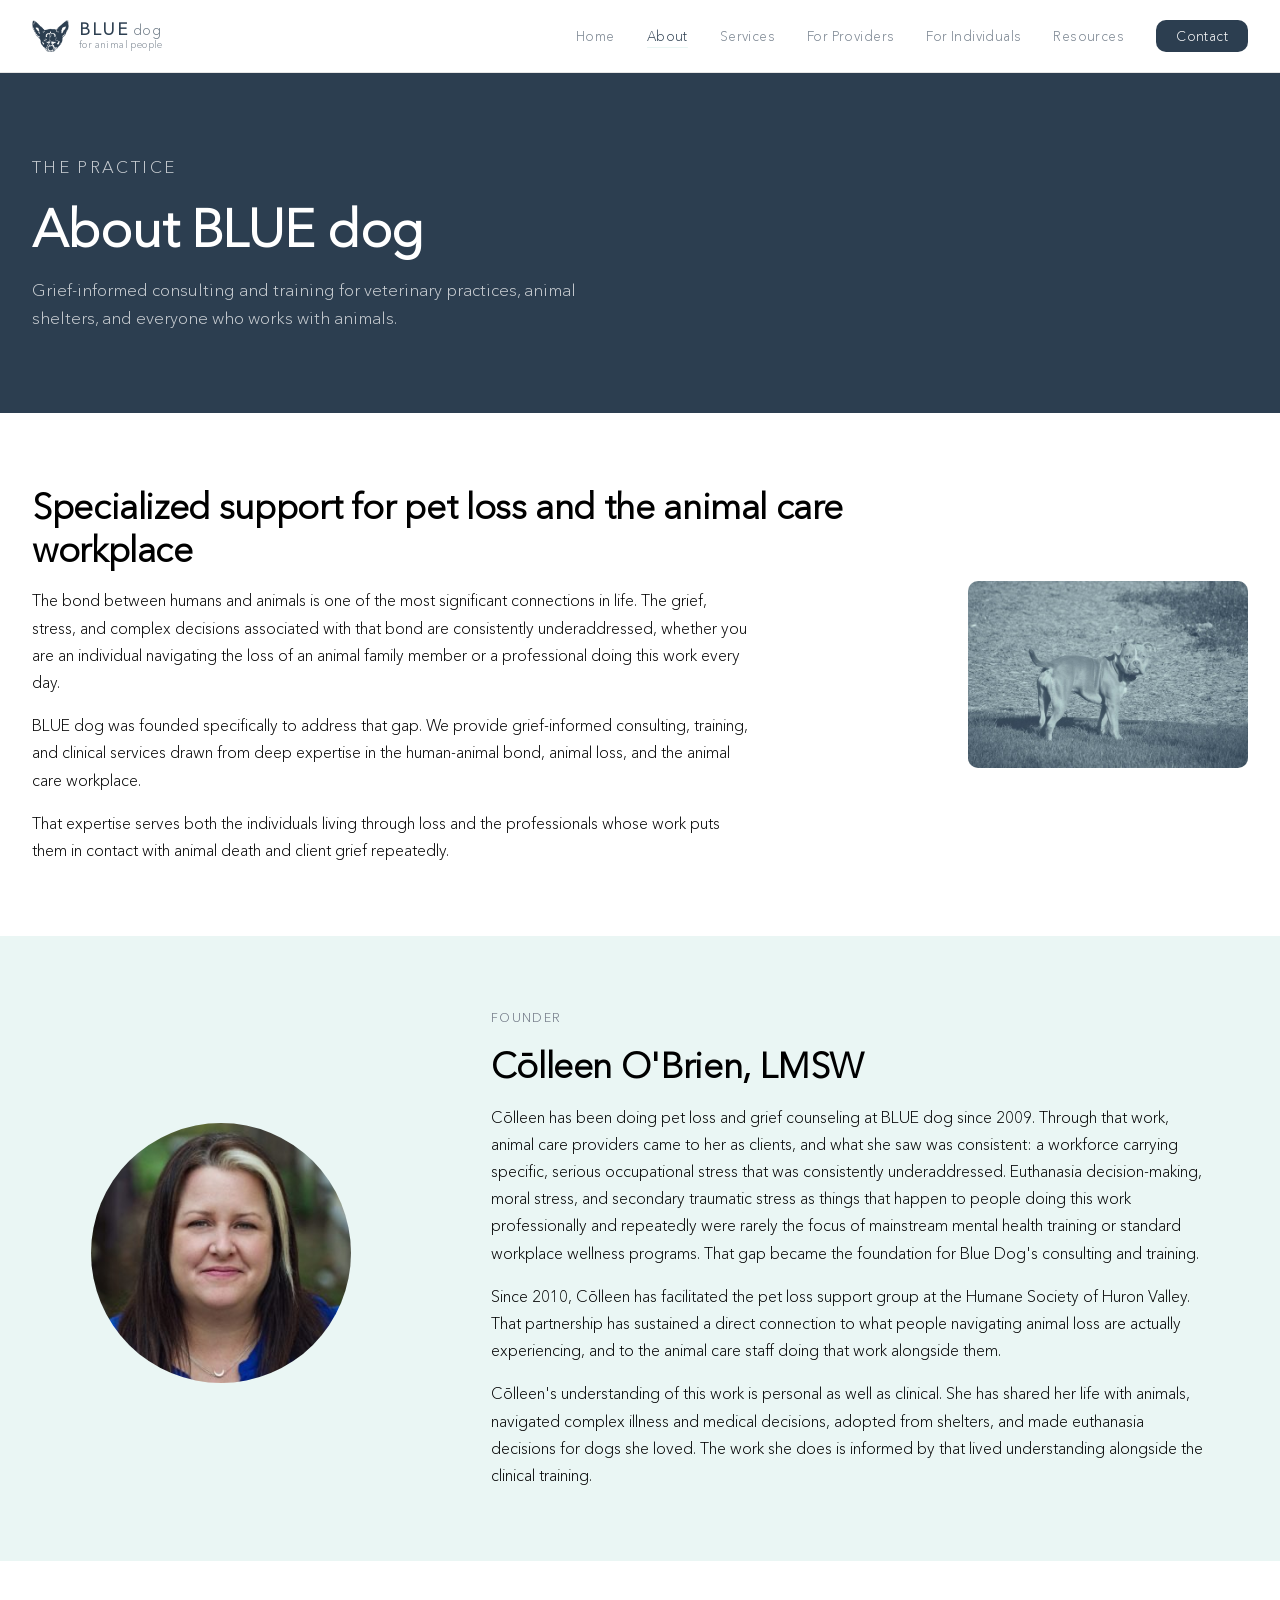
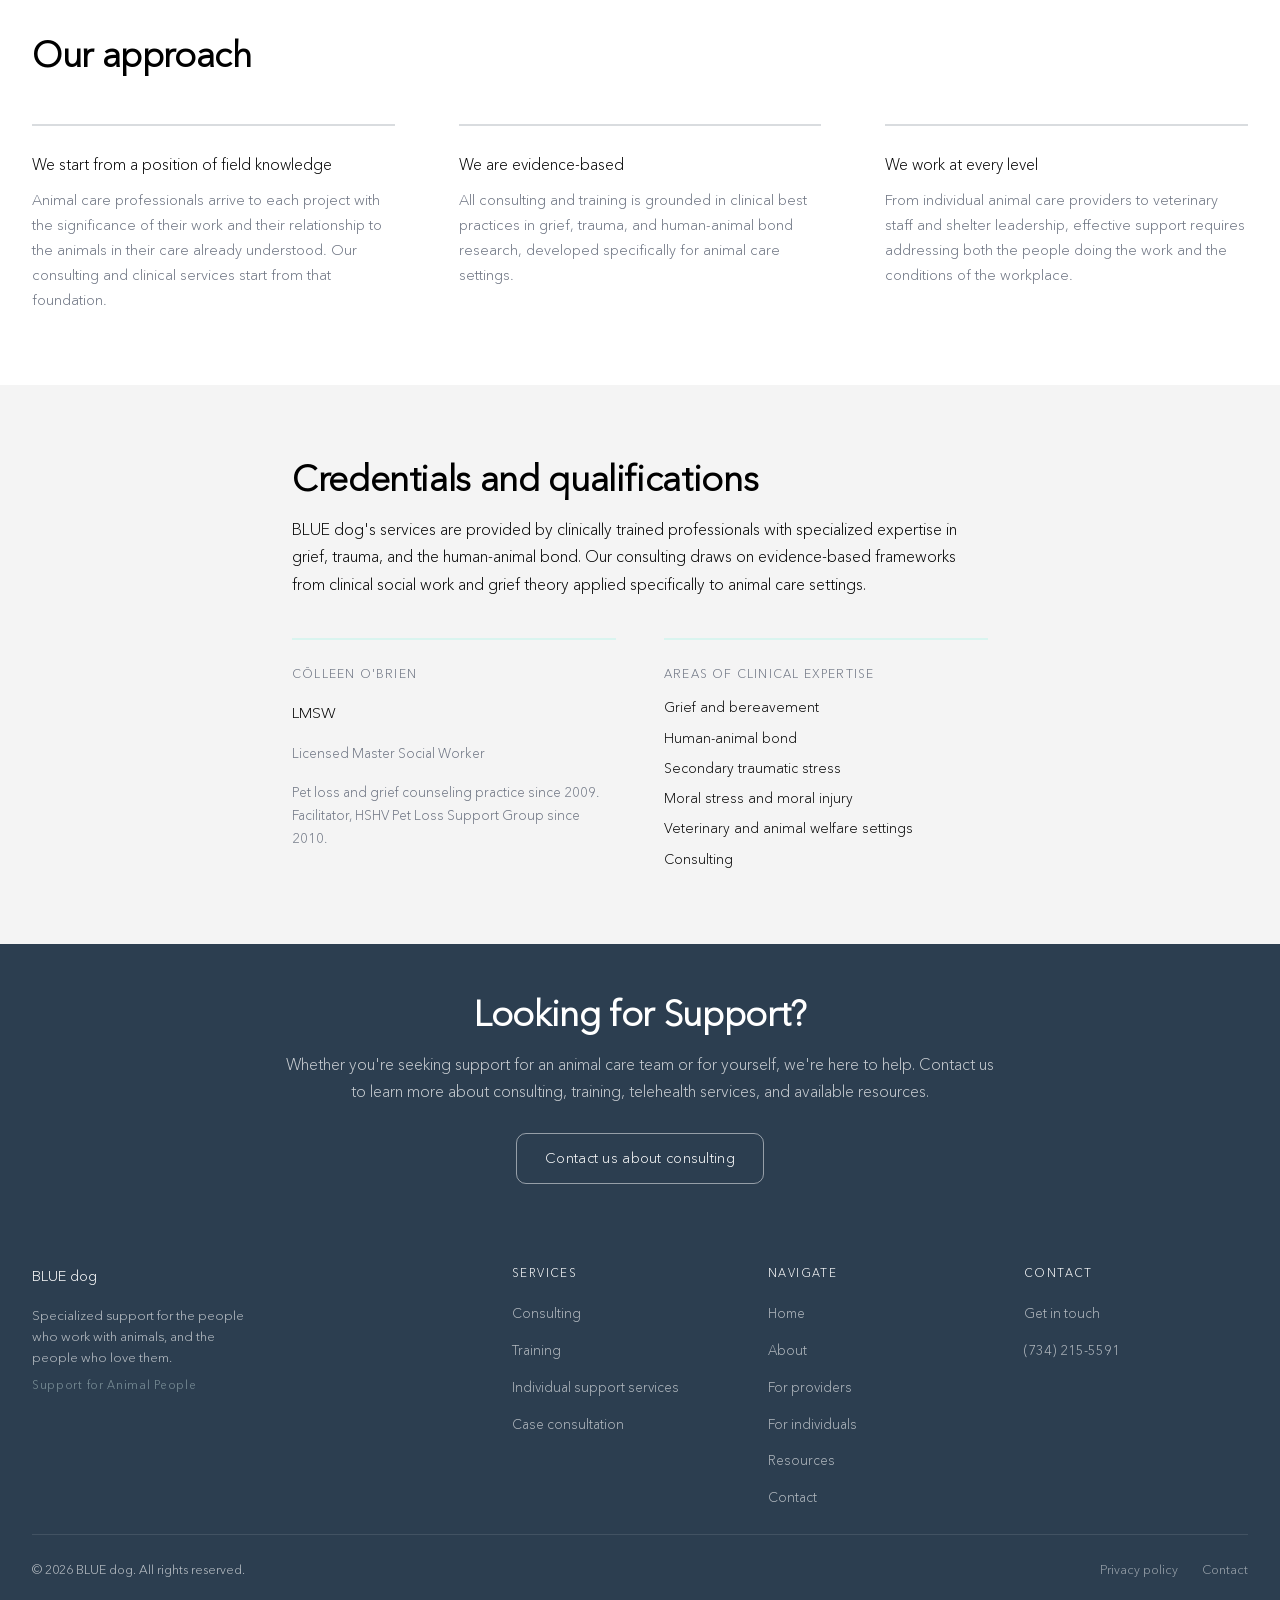
==== commit 0666db54: "Add files via upload" ====
--- a/about.html
+++ b/about.html
@@ -27,7 +27,6 @@
     <div class="container">
       <div class="editorial-grid">
         <div>
-          <span class="section-rule" aria-hidden="true"></span>
           <h2 id="mission-heading">Specialized support for pet loss and the animal care workplace</h2>
           <p class="mt-sm">The bond between humans and animals is one of the most significant connections in life. The grief, stress, and complex decisions associated with that bond are consistently underaddressed, whether you are an individual navigating the loss of an animal family member or a professional doing this work every day.</p>
           <p>BLUE dog was founded specifically to address that gap. We provide grief-informed consulting, training, and clinical services drawn from deep expertise in the human-animal bond, animal loss, and the animal care workplace.</p>
@@ -52,7 +51,6 @@
       </div>
       <div>
         <p class="section-label">Founder</p>
-        <span class="section-rule" aria-hidden="true"></span>
         <h2 id="founder-heading">Cōlleen O'Brien, LMSW</h2>
         <p class="mt-sm">Cōlleen has been doing pet loss and grief counseling at BLUE dog since 2009. Through that work, animal care providers came to her as clients, and what she saw was consistent: a workforce carrying specific, serious occupational stress that was consistently underaddressed. Euthanasia decision-making, moral stress, and secondary traumatic stress as things that happen to people doing this work professionally and repeatedly were rarely the focus of mainstream mental health training or standard workplace wellness programs. That gap became the foundation for Blue Dog's consulting and training.</p>
         <p>Since 2010, Cōlleen has facilitated the pet loss support group at the Humane Society of Huron Valley. That partnership has sustained a direct connection to what people navigating animal loss are actually experiencing, and to the animal care staff doing that work alongside them.</p>
@@ -64,7 +62,6 @@
   <!-- PHILOSOPHY -->
   <section class="bg-white" aria-labelledby="philosophy-heading">
     <div class="container">
-      <span class="section-rule" aria-hidden="true"></span>
       <h2 id="philosophy-heading" class="mb-lg">Our approach</h2>
       <div class="col-grid" style="grid-template-columns: repeat(auto-fit, minmax(280px, 1fr));">
 
@@ -93,7 +90,6 @@
   <!-- CREDENTIALS -->
   <section class="bg-light" aria-labelledby="credentials-heading">
     <div class="container" style="max-width:760px;">
-      <span class="section-rule" aria-hidden="true"></span>
       <h2 id="credentials-heading">Credentials and qualifications</h2>
       <p class="mt-sm">BLUE dog's services are provided by clinically trained professionals with specialized expertise in grief, trauma, and the human-animal bond. Our consulting draws on evidence-based frameworks from clinical social work and grief theory applied specifically to animal care settings.</p>
 
--- a/styles.css
+++ b/styles.css
@@ -60,7 +60,7 @@
 
   --max-w:      1320px;
   --pad-x:      clamp(1rem, 2.5vw, 2.5rem);
-  --section-y:  clamp(5rem, 10vw, 8rem);
+  --section-y:  clamp(3rem, 6vw, 4.5rem);
 
   --radius:     10px;
   --transition: 0.18s ease;
@@ -120,13 +120,6 @@
   margin-bottom: 1rem;
 }
 
-.section-rule {
-  display: block;
-  width: 2rem;
-  height: 1px;
-  background: var(--black);
-  margin-bottom: 1.5rem;
-}
 
 /* ─── NAVIGATION ─────────────────────────────────────────────────── */
 .nav {
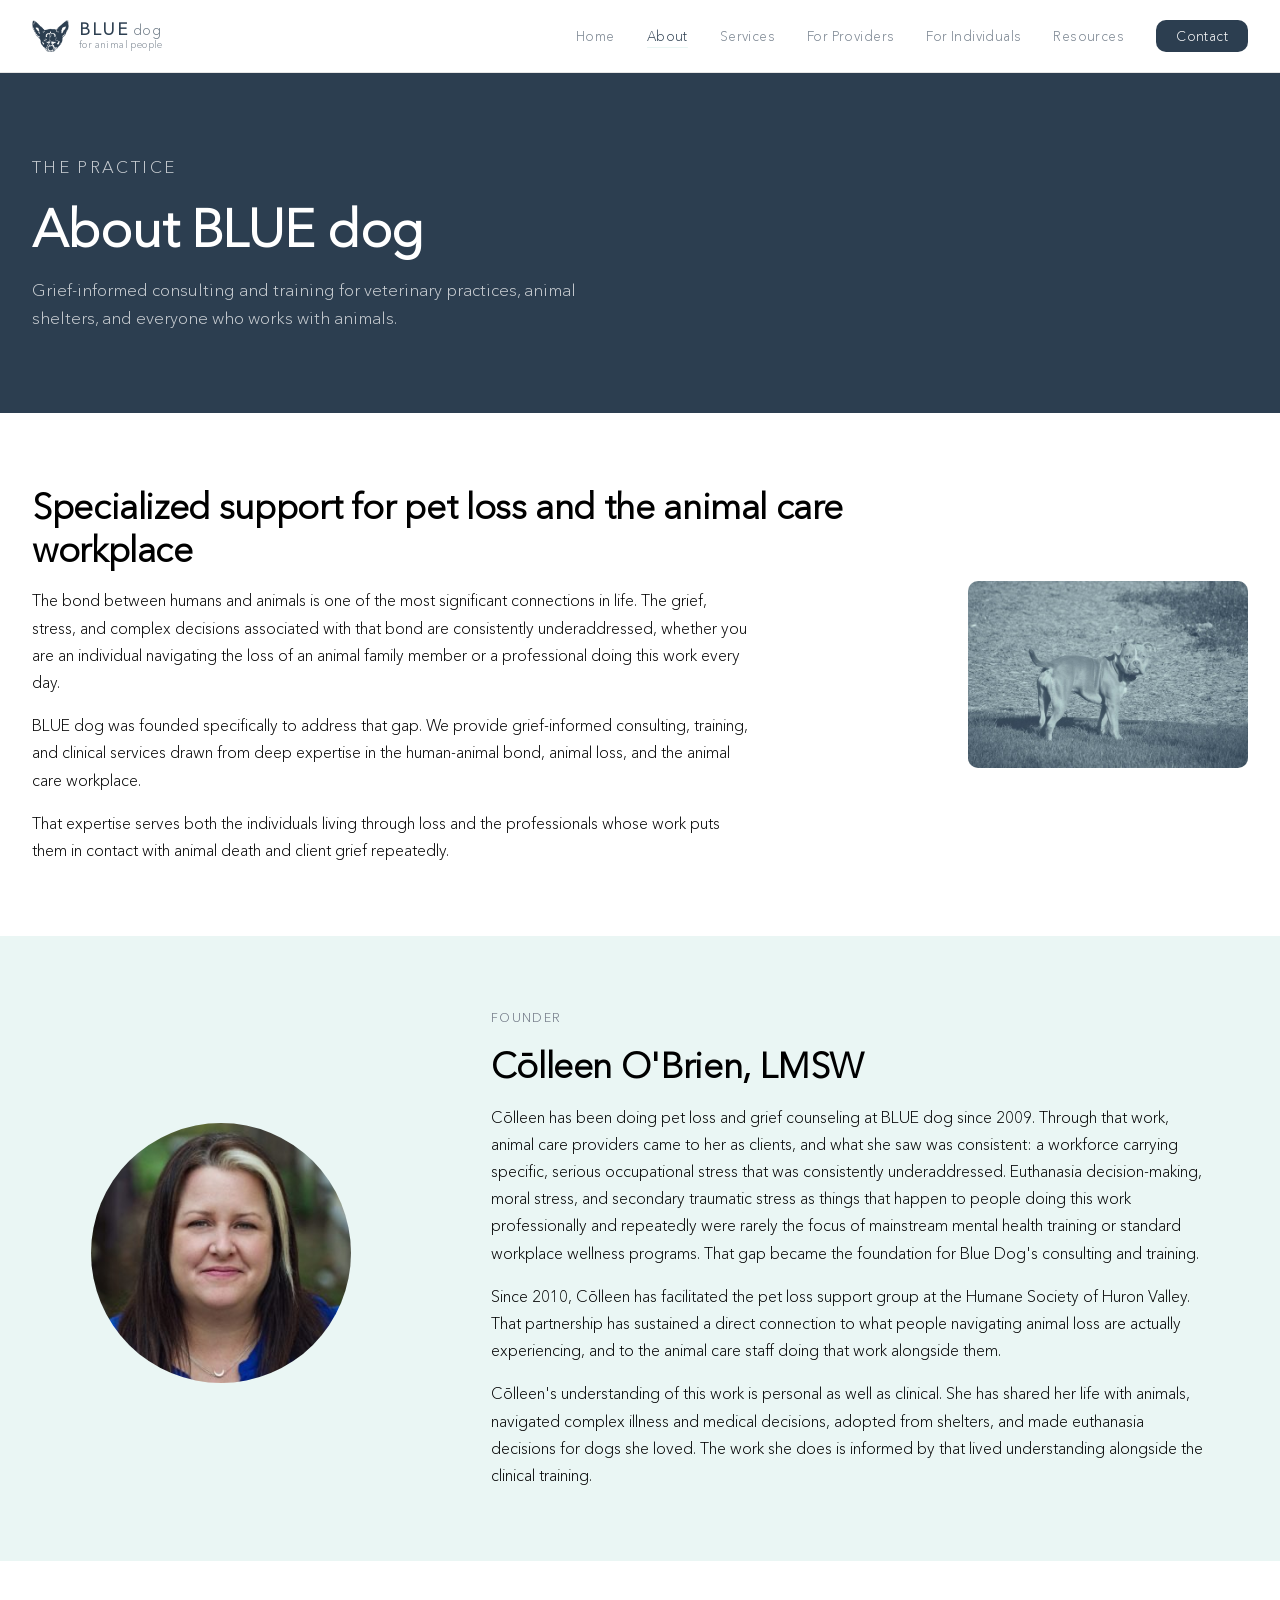
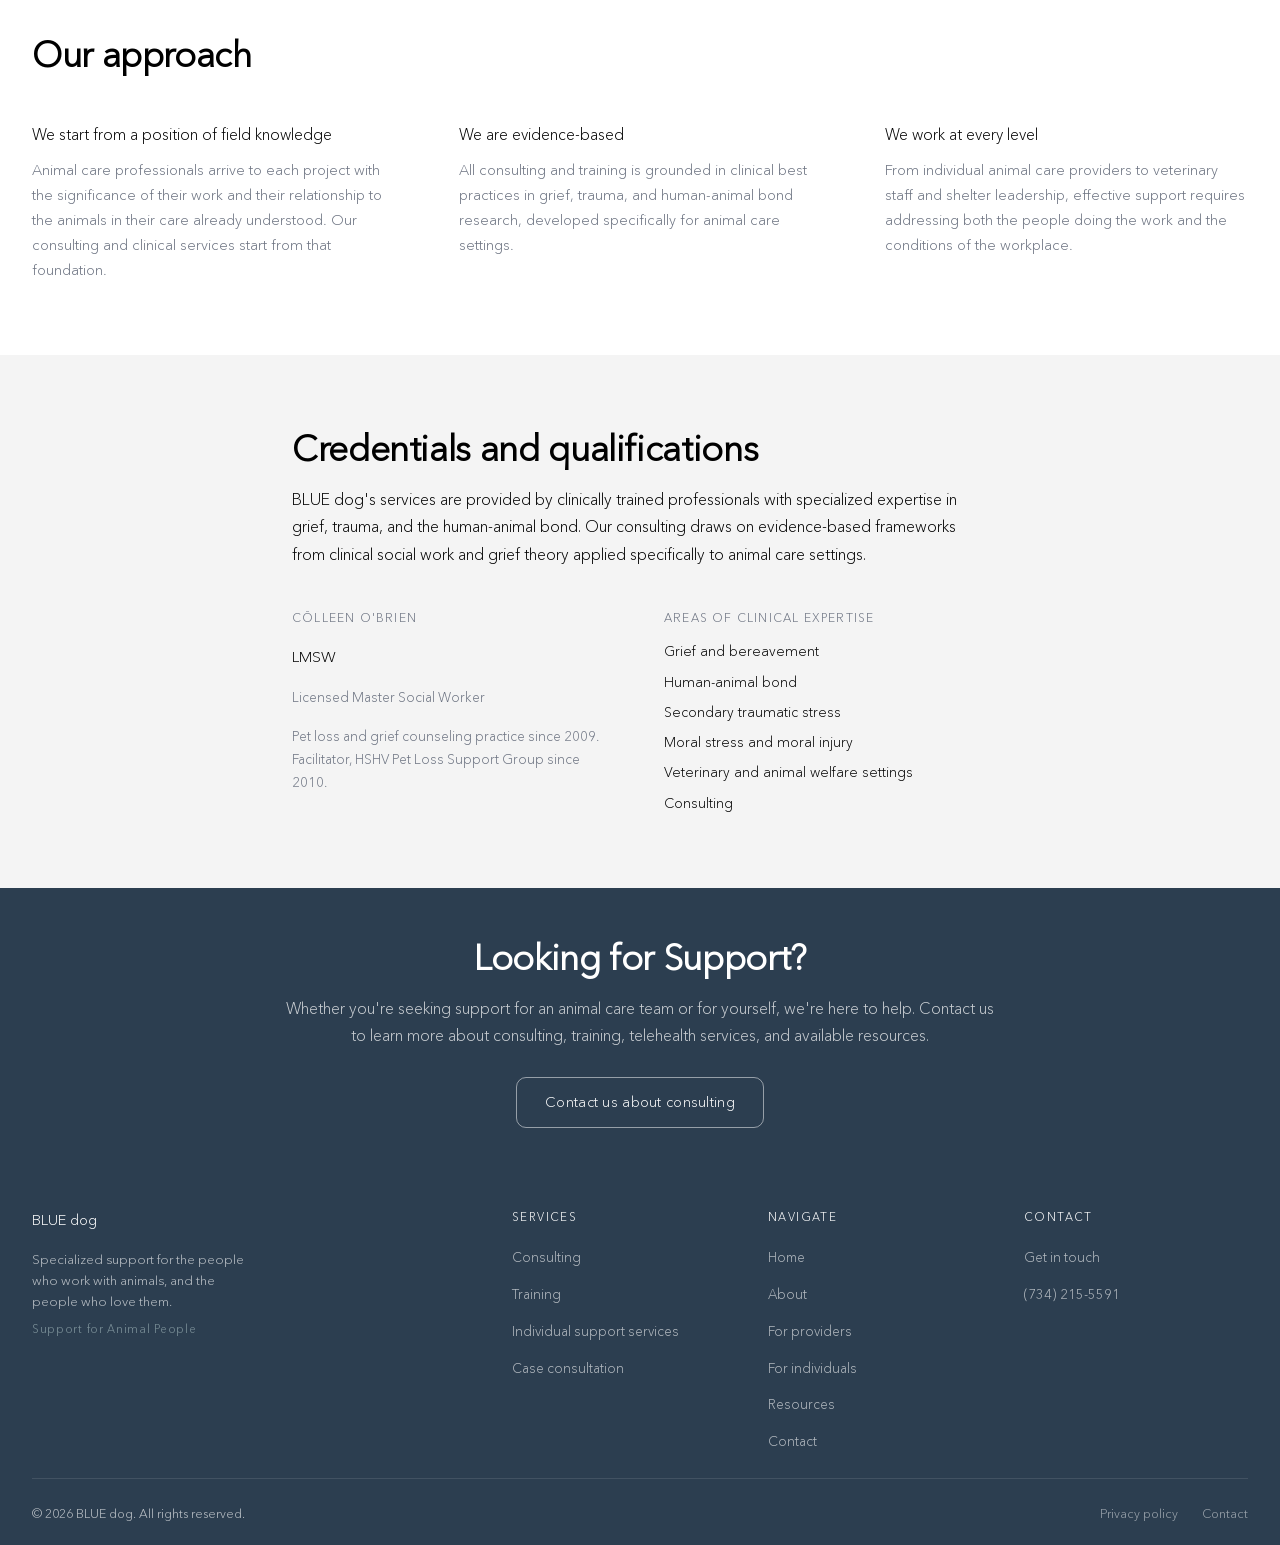
==== commit 97ddf066: "Add files via upload" ====
--- a/about.html
+++ b/about.html
@@ -66,19 +66,16 @@
       <div class="col-grid" style="grid-template-columns: repeat(auto-fit, minmax(280px, 1fr));">
 
         <div>
-          <span class="col-item__rule" aria-hidden="true"></span>
           <h3 class="col-item__title">We start from a position of field knowledge</h3>
           <p class="col-item__body">Animal care professionals arrive to each project with the significance of their work and their relationship to the animals in their care already understood. Our consulting and clinical services start from that foundation.</p>
         </div>
 
         <div>
-          <span class="col-item__rule" aria-hidden="true"></span>
           <h3 class="col-item__title">We are evidence-based</h3>
           <p class="col-item__body">All consulting and training is grounded in clinical best practices in grief, trauma, and human-animal bond research, developed specifically for animal care settings.</p>
         </div>
 
         <div>
-          <span class="col-item__rule" aria-hidden="true"></span>
           <h3 class="col-item__title">We work at every level</h3>
           <p class="col-item__body">From individual animal care providers to veterinary staff and shelter leadership, effective support requires addressing both the people doing the work and the conditions of the workplace.</p>
         </div>
@@ -95,14 +92,12 @@
 
       <div style="display:grid; grid-template-columns:1fr 1fr; gap:3rem; margin-top:2.5rem;">
         <div>
-          <span style="display:block; width:100%; height:2px; background:var(--mint-deep); margin-bottom:1.5rem;" aria-hidden="true"></span>
           <p style="font-size:0.75rem; font-weight:500; letter-spacing:0.1em; text-transform:uppercase; color:var(--gray-mid); margin-bottom:0.75rem;">Cōlleen O'Brien</p>
           <p style="font-size:0.95rem; font-weight:500; margin-bottom:0.25rem;">LMSW</p>
           <p style="font-size:0.85rem; color:var(--gray-mid); margin-bottom:0.5rem;">Licensed Master Social Worker</p>
           <p style="font-size:0.85rem; color:var(--gray-mid);">Pet loss and grief counseling practice since 2009. Facilitator, HSHV Pet Loss Support Group since 2010.</p>
         </div>
         <div>
-          <span style="display:block; width:100%; height:2px; background:var(--mint-deep); margin-bottom:1.5rem;" aria-hidden="true"></span>
           <p style="font-size:0.75rem; font-weight:500; letter-spacing:0.1em; text-transform:uppercase; color:var(--gray-mid); margin-bottom:0.75rem;">Areas of clinical expertise</p>
           <ul style="display:flex; flex-direction:column; gap:0.4rem;">
             <li style="font-size:0.88rem;">Grief and bereavement</li>
--- a/styles.css
+++ b/styles.css
@@ -277,18 +277,8 @@
   text-transform: uppercase;
   color: var(--slate);
   margin-bottom: 1.25rem;
-  display: flex;
-  align-items: center;
-  gap: 0.75rem;
-}
-
-.hero__eyebrow::before {
-  content: '';
-  display: block;
-  width: 1.5rem;
-  height: 1px;
-  background: var(--slate);
-}
+}
+
 
 .hero__title { margin-bottom: 1.5rem; }
 
@@ -336,10 +326,6 @@
   text-align: center;
 }
 
-.stat-bar__divider {
-  border: none;
-  border-right: 1px solid rgba(255,255,255,0.12);
-}
 
 .stat__number {
   font-size: clamp(1.8rem, 4vw, 2.75rem);
@@ -365,19 +351,6 @@
   gap: 3rem 4rem;
 }
 
-.col-item__rule {
-  display: block;
-  width: 100%;
-  height: 2px;
-  background: var(--slate);
-  opacity: 0.18;
-  margin-bottom: 1.75rem;
-}
-
-.col-item__rule--slate {
-  background: var(--white);
-  opacity: 0.25;
-}
 
 .col-grid .col-item__title {
   font-size: 0.97rem !important;
@@ -591,8 +564,7 @@
 
 /* ─── TESTIMONIAL / QUOTE ─────────────────────────────────────────── */
 .quote-block {
-  border-left: 2px solid var(--mint);
-  padding: 1.25rem 2rem;
+  padding: 1.25rem 0;
   background: transparent;
 }
 
@@ -801,11 +773,6 @@
 .max-prose { max-width: 68ch; }
 
 /* ─── INLINE RULE DIVIDER ────────────────────────────────────────── */
-.hr-thin {
-  border: none;
-  border-top: 1px solid var(--line);
-  margin-block: 0;
-}
 
 /* ─── RESPONSIVE ─────────────────────────────────────────────────── */
 @media (max-width: 900px) {
@@ -814,7 +781,6 @@
   .split         { grid-template-columns: 1fr; gap: 2.5rem; }
   .split--reverse { direction: ltr; }
   .stat-bar__grid { grid-template-columns: 1fr; gap: 1.5rem; }
-  .stat-bar__divider { display: none; }
   .footer__grid  { grid-template-columns: 1fr 1fr; }
 }
 
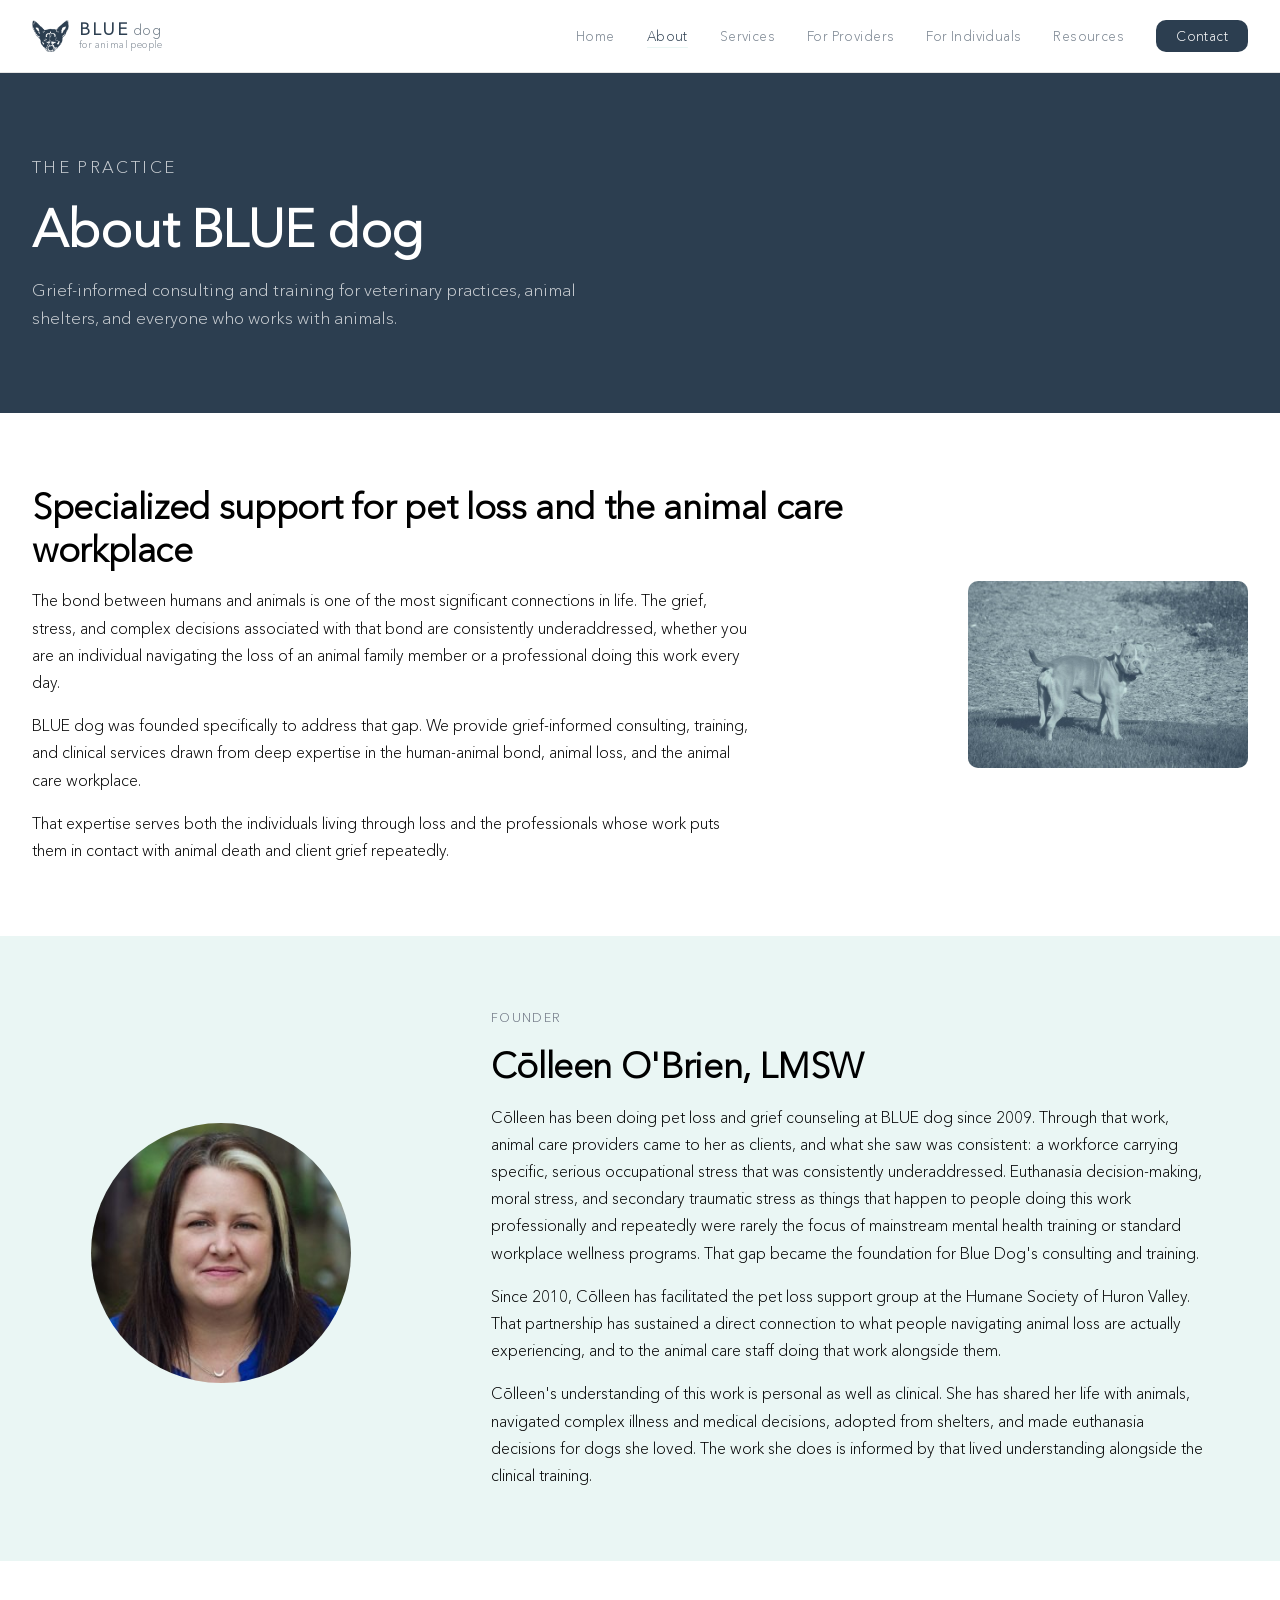
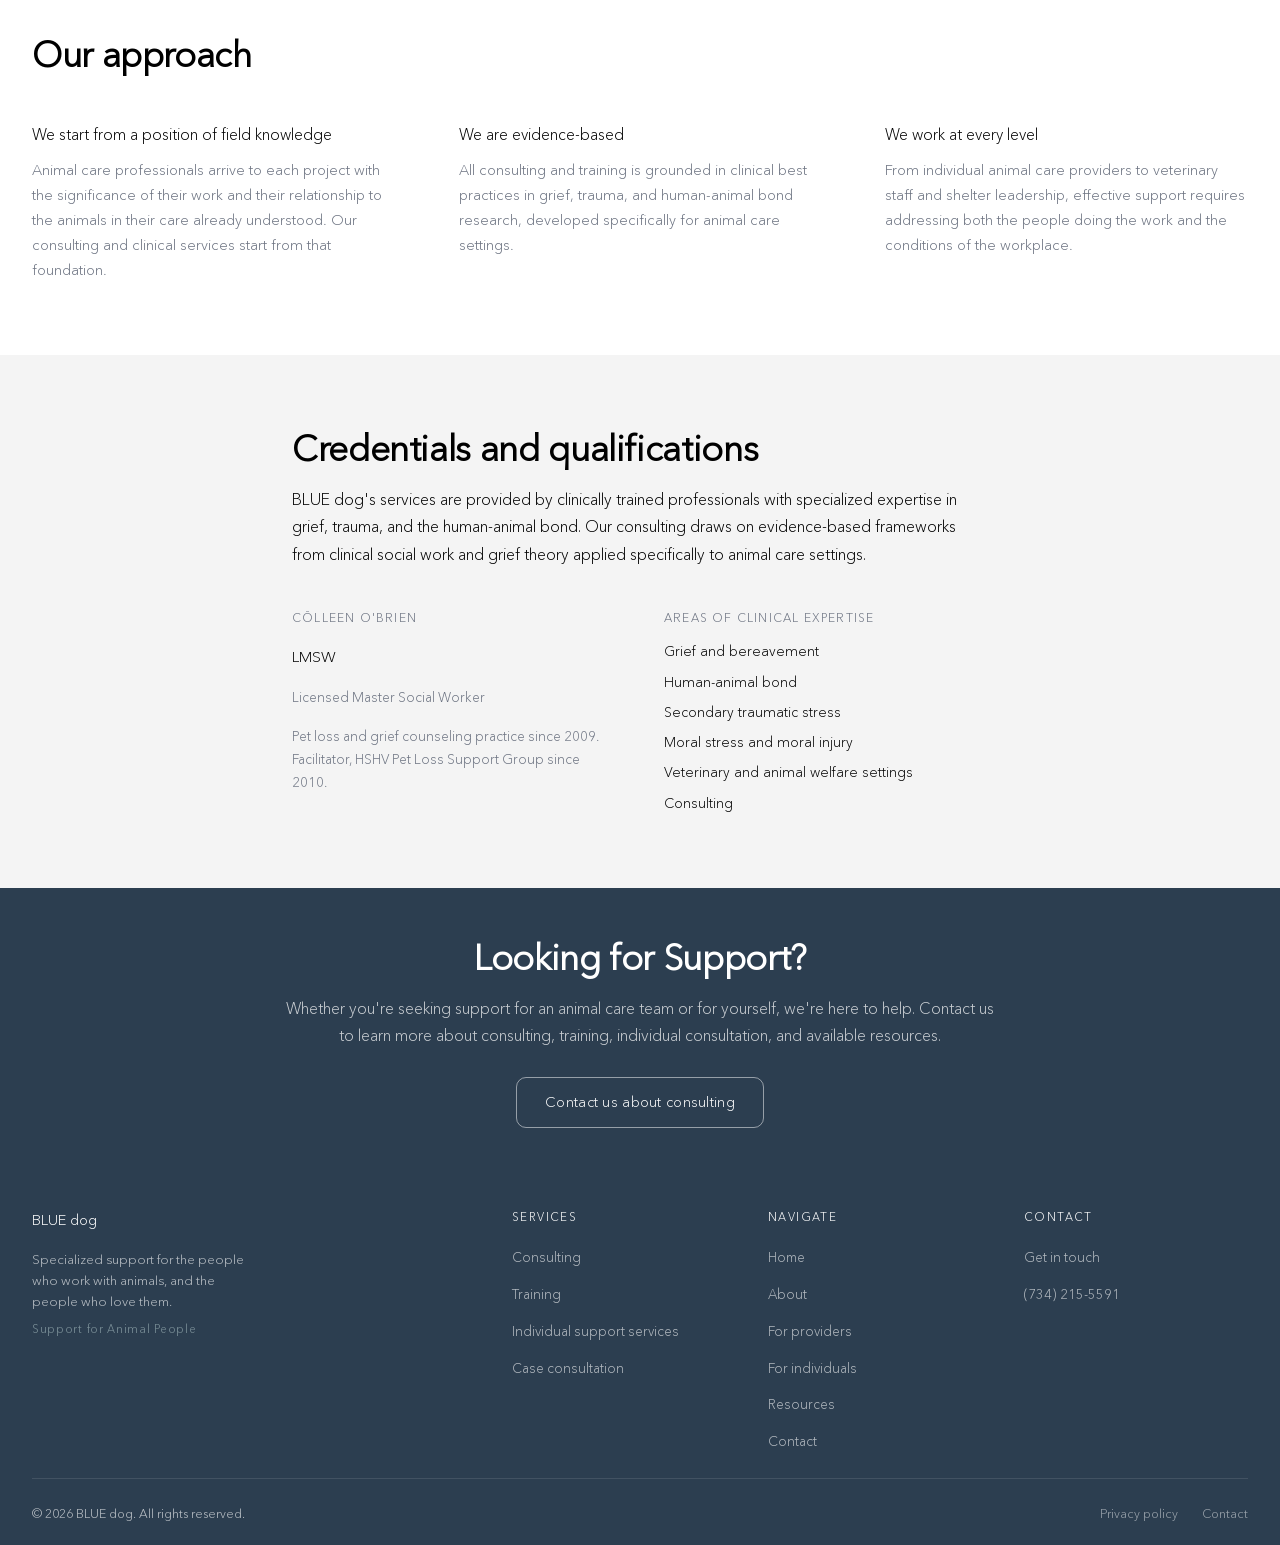
==== commit 9053d6eb: "Add files via upload" ====
--- a/about.html
+++ b/about.html
@@ -116,7 +116,7 @@
   <section style="background:var(--slate); padding-block:3rem;" aria-labelledby="about-cta">
     <div class="container text-center">
       <h2 id="about-cta" class="text-white mb-sm">Looking for Support?</h2>
-      <p style="color:rgba(255,255,255,0.75); margin-inline:auto; margin-bottom:1.75rem;">Whether you're seeking support for an animal care team or for yourself, we're here to help. Contact us to learn more about consulting, training, telehealth services, and available resources.</p>
+      <p style="color:rgba(255,255,255,0.75); margin-inline:auto; margin-bottom:1.75rem;">Whether you're seeking support for an animal care team or for yourself, we're here to help. Contact us to learn more about consulting, training, individual consultation, and available resources.</p>
       <a href="contact.html" class="btn btn--outline-white">Contact us about consulting</a>
     </div>
   </section>
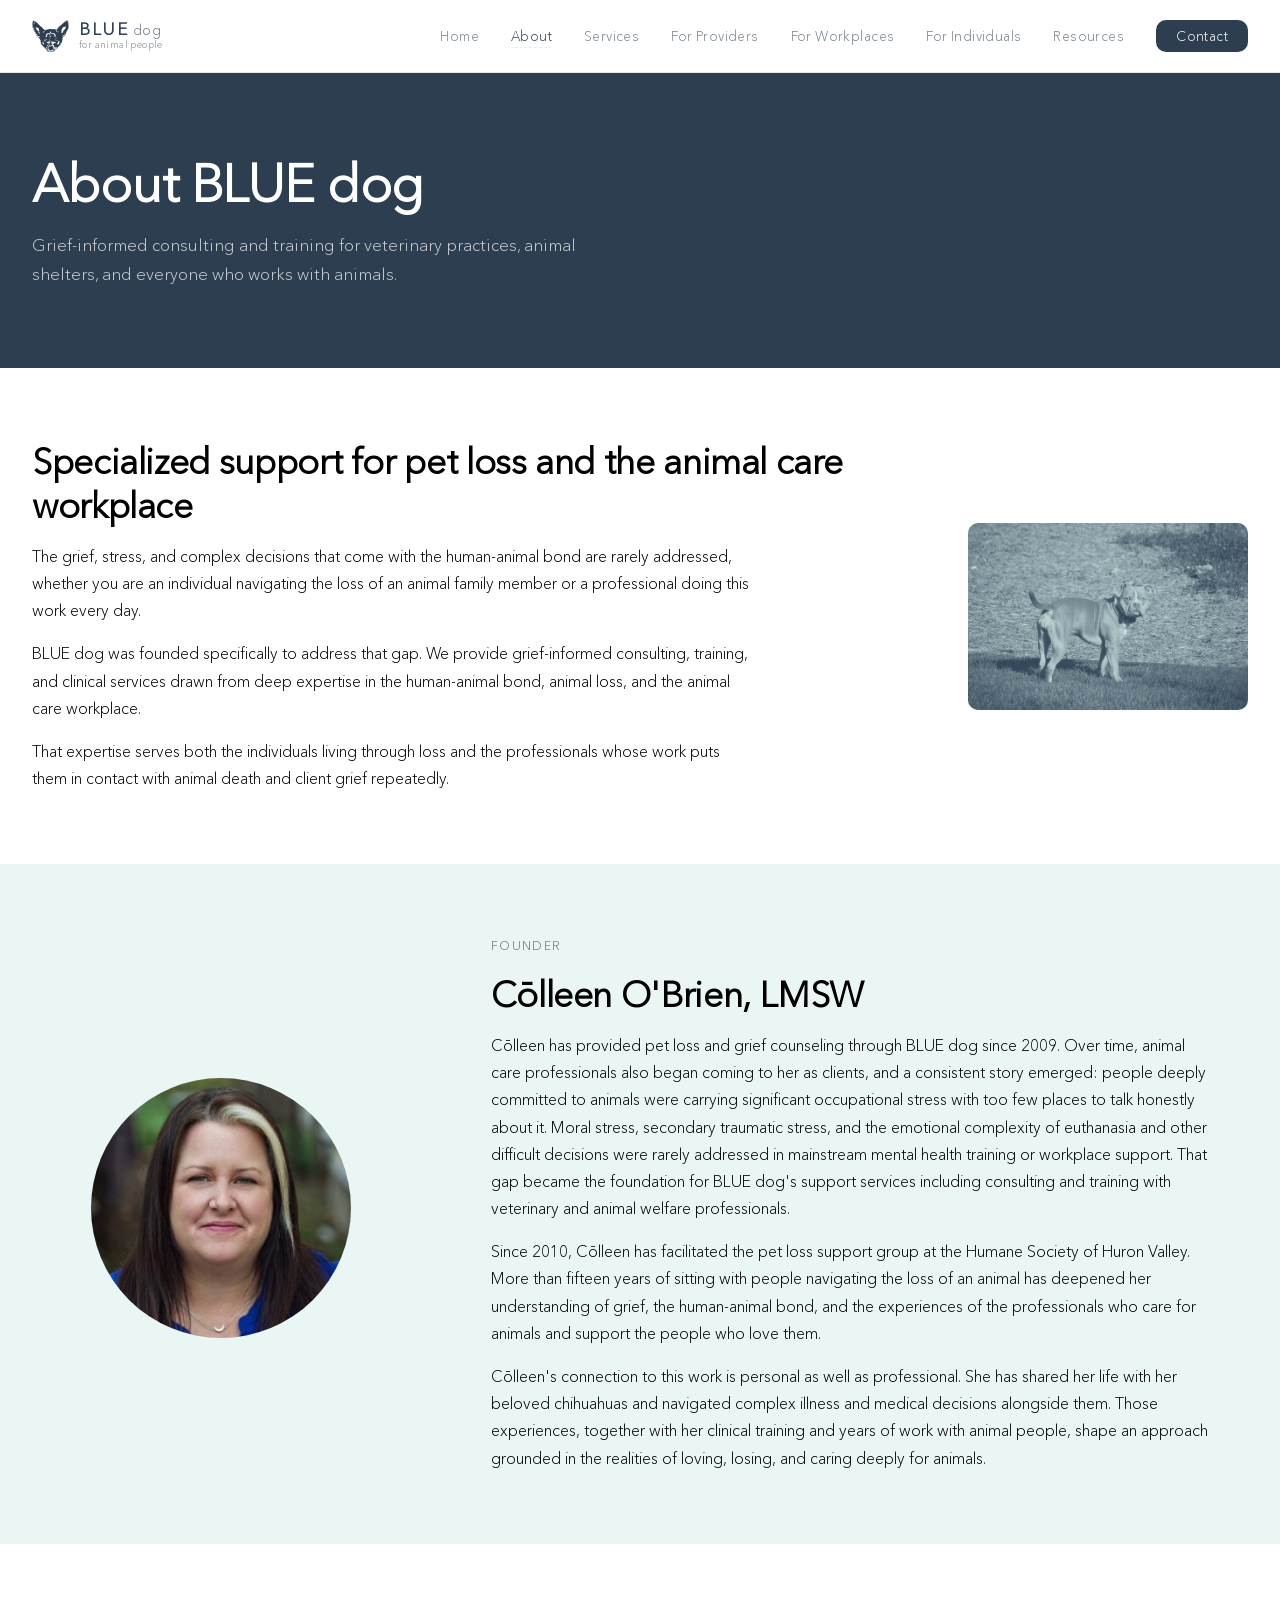
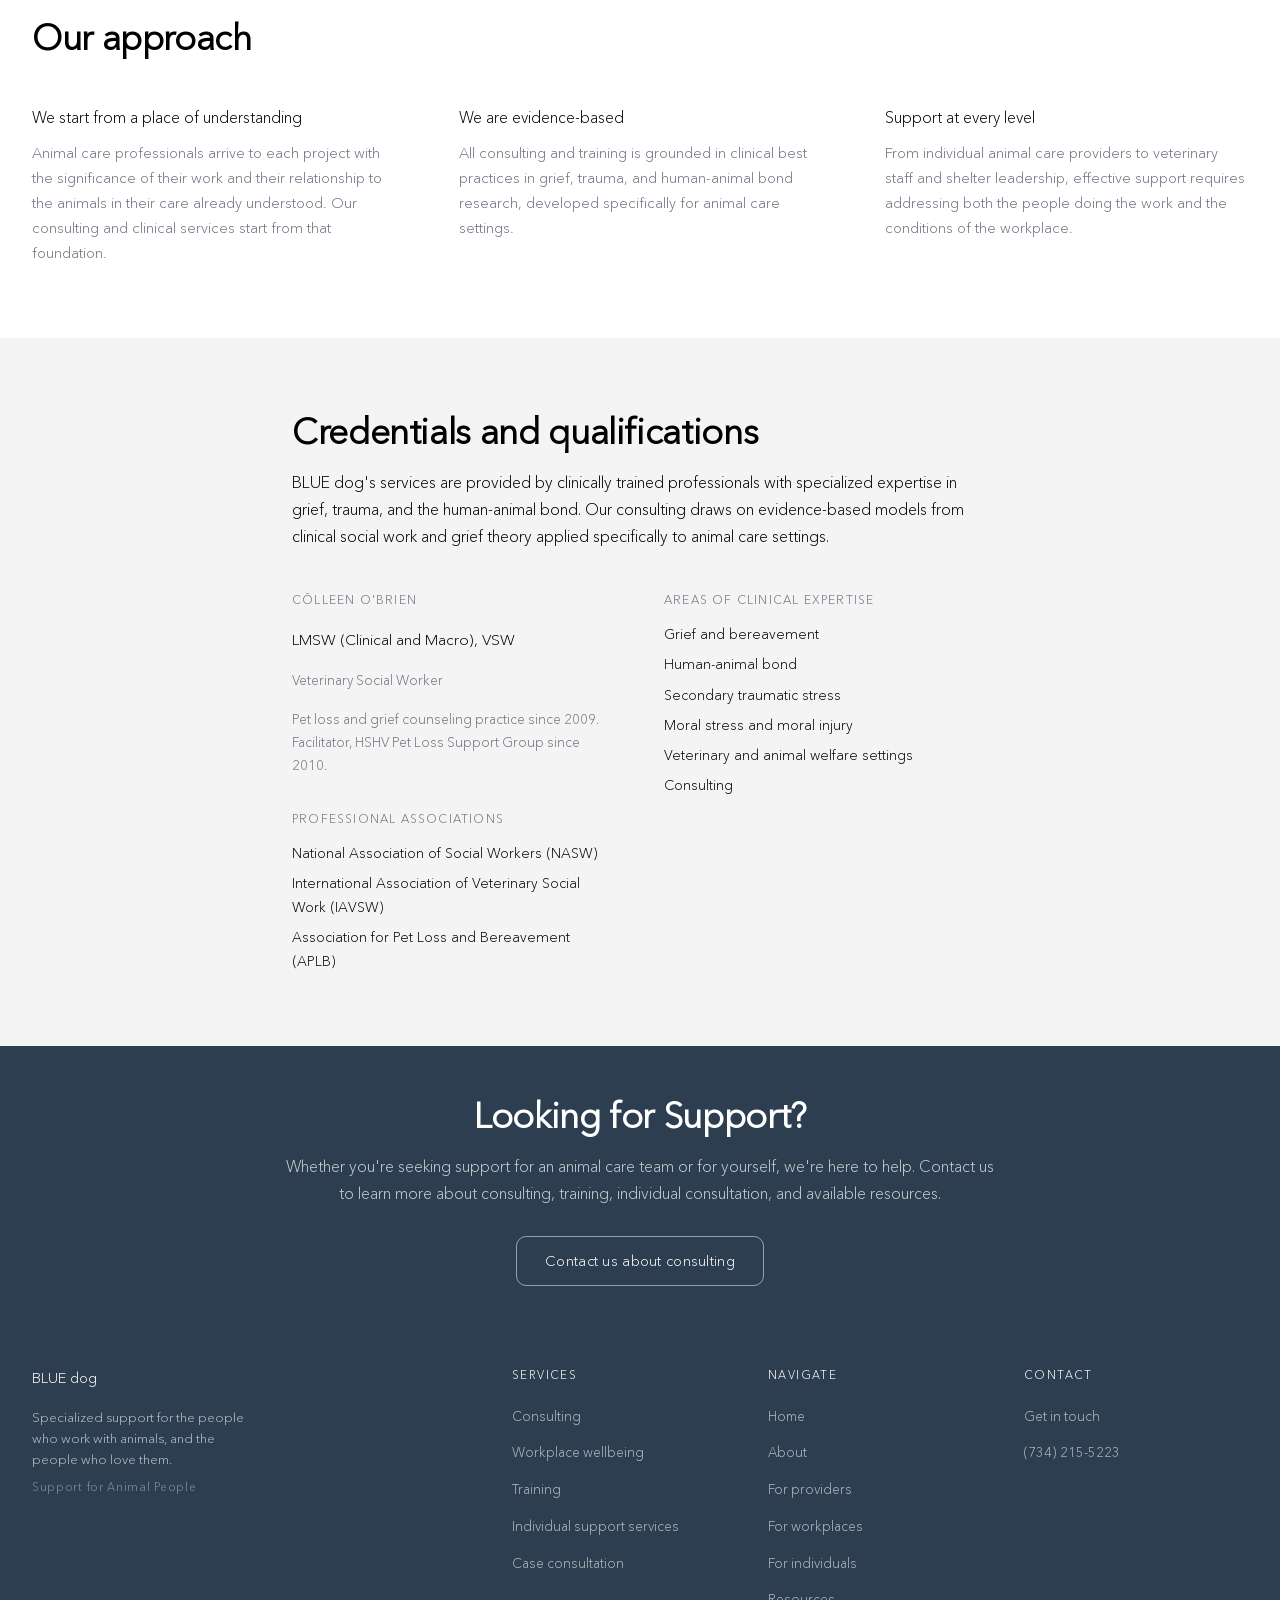
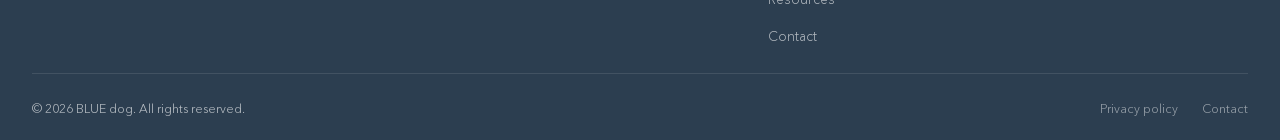
==== commit 17f8f120: "Add files via upload" ====
--- a/about.html
+++ b/about.html
@@ -4,9 +4,9 @@
   <meta charset="UTF-8" />
   <meta name="viewport" content="width=device-width, initial-scale=1.0" />
 
-  <title>About Blue Dog Counseling | Grief-Informed Veterinary Consulting</title>
-  <meta name="description" content="Blue Dog Counseling provides grief-informed consulting, training, and clinical services for animal care professionals and individuals navigating pet loss. Learn about our founder, approach, and clinical grounding." />
-  <meta name="keywords" content="Blue Dog Counseling about, Colleen O'Brien LMSW, veterinary mental health specialist, animal welfare counseling founder, grief-informed animal care" />
+  <title>About BLUE dog Counseling | Grief-Informed Veterinary Consulting</title>
+  <meta name="description" content="BLUE dog Counseling provides grief-informed consulting, training, and clinical services for animal care professionals and individuals navigating pet loss. Learn about our founder, approach, and clinical grounding." />
+  <meta name="keywords" content="BLUE dog Counseling about, Colleen O'Brien LMSW, veterinary mental health specialist, animal welfare counseling founder, grief-informed animal care" />
   <link rel="canonical" href="https://www.bluedogcounseling.com/about" />
 
   <link rel="stylesheet" href="styles.css" />
@@ -16,7 +16,6 @@
   <!-- PAGE HERO -->
   <section class="page-hero" aria-labelledby="page-title">
     <div class="container">
-      <p class="page-hero__label">The practice</p>
       <h1 id="page-title">About BLUE dog</h1>
       <p>Grief-informed consulting and training for veterinary practices, animal shelters, and everyone who works with animals.</p>
     </div>
@@ -28,7 +27,7 @@
       <div class="editorial-grid">
         <div>
           <h2 id="mission-heading">Specialized support for pet loss and the animal care workplace</h2>
-          <p class="mt-sm">The bond between humans and animals is one of the most significant connections in life. The grief, stress, and complex decisions associated with that bond are consistently underaddressed, whether you are an individual navigating the loss of an animal family member or a professional doing this work every day.</p>
+          <p class="mt-sm">The grief, stress, and complex decisions that come with the human-animal bond are rarely addressed, whether you are an individual navigating the loss of an animal family member or a professional doing this work every day.</p>
           <p>BLUE dog was founded specifically to address that gap. We provide grief-informed consulting, training, and clinical services drawn from deep expertise in the human-animal bond, animal loss, and the animal care workplace.</p>
           <p>That expertise serves both the individuals living through loss and the professionals whose work puts them in contact with animal death and client grief repeatedly.</p>
         </div>
@@ -45,16 +44,16 @@
       <div style="display:flex; align-items:flex-start; justify-content:center; padding-top:0.5rem; flex-shrink:0;">
         <img
           src="6F260726-26B2-44A8-AC49-973E0974EFE5_4_5005_c.jpeg"
-          alt="Cōlleen O'Brien, LMSW, Founder of Blue Dog Counseling"
+          alt="Cōlleen O'Brien, LMSW, Founder of BLUE dog Counseling"
           style="width:260px; height:260px; object-fit:cover; object-position:center top; border-radius:50%; display:block;"
         />
       </div>
       <div>
         <p class="section-label">Founder</p>
         <h2 id="founder-heading">Cōlleen O'Brien, LMSW</h2>
-        <p class="mt-sm">Cōlleen has been doing pet loss and grief counseling at BLUE dog since 2009. Through that work, animal care providers came to her as clients, and what she saw was consistent: a workforce carrying specific, serious occupational stress that was consistently underaddressed. Euthanasia decision-making, moral stress, and secondary traumatic stress as things that happen to people doing this work professionally and repeatedly were rarely the focus of mainstream mental health training or standard workplace wellness programs. That gap became the foundation for Blue Dog's consulting and training.</p>
-        <p>Since 2010, Cōlleen has facilitated the pet loss support group at the Humane Society of Huron Valley. That partnership has sustained a direct connection to what people navigating animal loss are actually experiencing, and to the animal care staff doing that work alongside them.</p>
-        <p>Cōlleen's understanding of this work is personal as well as clinical. She has shared her life with animals, navigated complex illness and medical decisions, adopted from shelters, and made euthanasia decisions for dogs she loved. The work she does is informed by that lived understanding alongside the clinical training.</p>
+        <p class="mt-sm">Cōlleen has provided pet loss and grief counseling through BLUE dog since 2009. Over time, animal care professionals also began coming to her as clients, and a consistent story emerged: people deeply committed to animals were carrying significant occupational stress with too few places to talk honestly about it. Moral stress, secondary traumatic stress, and the emotional complexity of euthanasia and other difficult decisions were rarely addressed in mainstream mental health training or workplace support. That gap became the foundation for BLUE dog's support services including consulting and training with veterinary and animal welfare professionals.</p>
+        <p>Since 2010, Cōlleen has facilitated the pet loss support group at the Humane Society of Huron Valley. More than fifteen years of sitting with people navigating the loss of an animal has deepened her understanding of grief, the human-animal bond, and the experiences of the professionals who care for animals and support the people who love them.</p>
+        <p>Cōlleen's connection to this work is personal as well as professional. She has shared her life with her beloved chihuahuas and navigated complex illness and medical decisions alongside them. Those experiences, together with her clinical training and years of work with animal people, shape an approach grounded in the realities of loving, losing, and caring deeply for animals.</p>
       </div>
     </div>
   </section>
@@ -66,7 +65,7 @@
       <div class="col-grid" style="grid-template-columns: repeat(auto-fit, minmax(280px, 1fr));">
 
         <div>
-          <h3 class="col-item__title">We start from a position of field knowledge</h3>
+          <h3 class="col-item__title">We start from a place of understanding</h3>
           <p class="col-item__body">Animal care professionals arrive to each project with the significance of their work and their relationship to the animals in their care already understood. Our consulting and clinical services start from that foundation.</p>
         </div>
 
@@ -76,7 +75,7 @@
         </div>
 
         <div>
-          <h3 class="col-item__title">We work at every level</h3>
+          <h3 class="col-item__title">Support at every level</h3>
           <p class="col-item__body">From individual animal care providers to veterinary staff and shelter leadership, effective support requires addressing both the people doing the work and the conditions of the workplace.</p>
         </div>
 
@@ -88,14 +87,20 @@
   <section class="bg-light" aria-labelledby="credentials-heading">
     <div class="container" style="max-width:760px;">
       <h2 id="credentials-heading">Credentials and qualifications</h2>
-      <p class="mt-sm">BLUE dog's services are provided by clinically trained professionals with specialized expertise in grief, trauma, and the human-animal bond. Our consulting draws on evidence-based frameworks from clinical social work and grief theory applied specifically to animal care settings.</p>
+      <p class="mt-sm">BLUE dog's services are provided by clinically trained professionals with specialized expertise in grief, trauma, and the human-animal bond. Our consulting draws on evidence-based models from clinical social work and grief theory applied specifically to animal care settings.</p>
 
       <div style="display:grid; grid-template-columns:1fr 1fr; gap:3rem; margin-top:2.5rem;">
         <div>
           <p style="font-size:0.75rem; font-weight:500; letter-spacing:0.1em; text-transform:uppercase; color:var(--gray-mid); margin-bottom:0.75rem;">Cōlleen O'Brien</p>
-          <p style="font-size:0.95rem; font-weight:500; margin-bottom:0.25rem;">LMSW</p>
-          <p style="font-size:0.85rem; color:var(--gray-mid); margin-bottom:0.5rem;">Licensed Master Social Worker</p>
+          <p style="font-size:0.95rem; font-weight:500; margin-bottom:0.25rem;">LMSW (Clinical and Macro), VSW</p>
+          <p style="font-size:0.85rem; color:var(--gray-mid); margin-bottom:0.5rem;">Veterinary Social Worker</p>
           <p style="font-size:0.85rem; color:var(--gray-mid);">Pet loss and grief counseling practice since 2009. Facilitator, HSHV Pet Loss Support Group since 2010.</p>
+          <p style="font-size:0.75rem; font-weight:500; letter-spacing:0.1em; text-transform:uppercase; color:var(--gray-mid); margin-top:2rem; margin-bottom:0.75rem;">Professional associations</p>
+          <ul style="display:flex; flex-direction:column; gap:0.4rem;">
+            <li style="font-size:0.88rem;">National Association of Social Workers (NASW)</li>
+            <li style="font-size:0.88rem;">International Association of Veterinary Social Work (IAVSW)</li>
+            <li style="font-size:0.88rem;">Association for Pet Loss and Bereavement (APLB)</li>
+          </ul>
         </div>
         <div>
           <p style="font-size:0.75rem; font-weight:500; letter-spacing:0.1em; text-transform:uppercase; color:var(--gray-mid); margin-bottom:0.75rem;">Areas of clinical expertise</p>
--- a/styles.css
+++ b/styles.css
@@ -280,7 +280,7 @@
 }
 
 
-.hero__title { margin-bottom: 1.5rem; }
+.hero__title { margin-bottom: 1.5rem; color: var(--slate); }
 
 .hero__title em {
   font-style: normal;
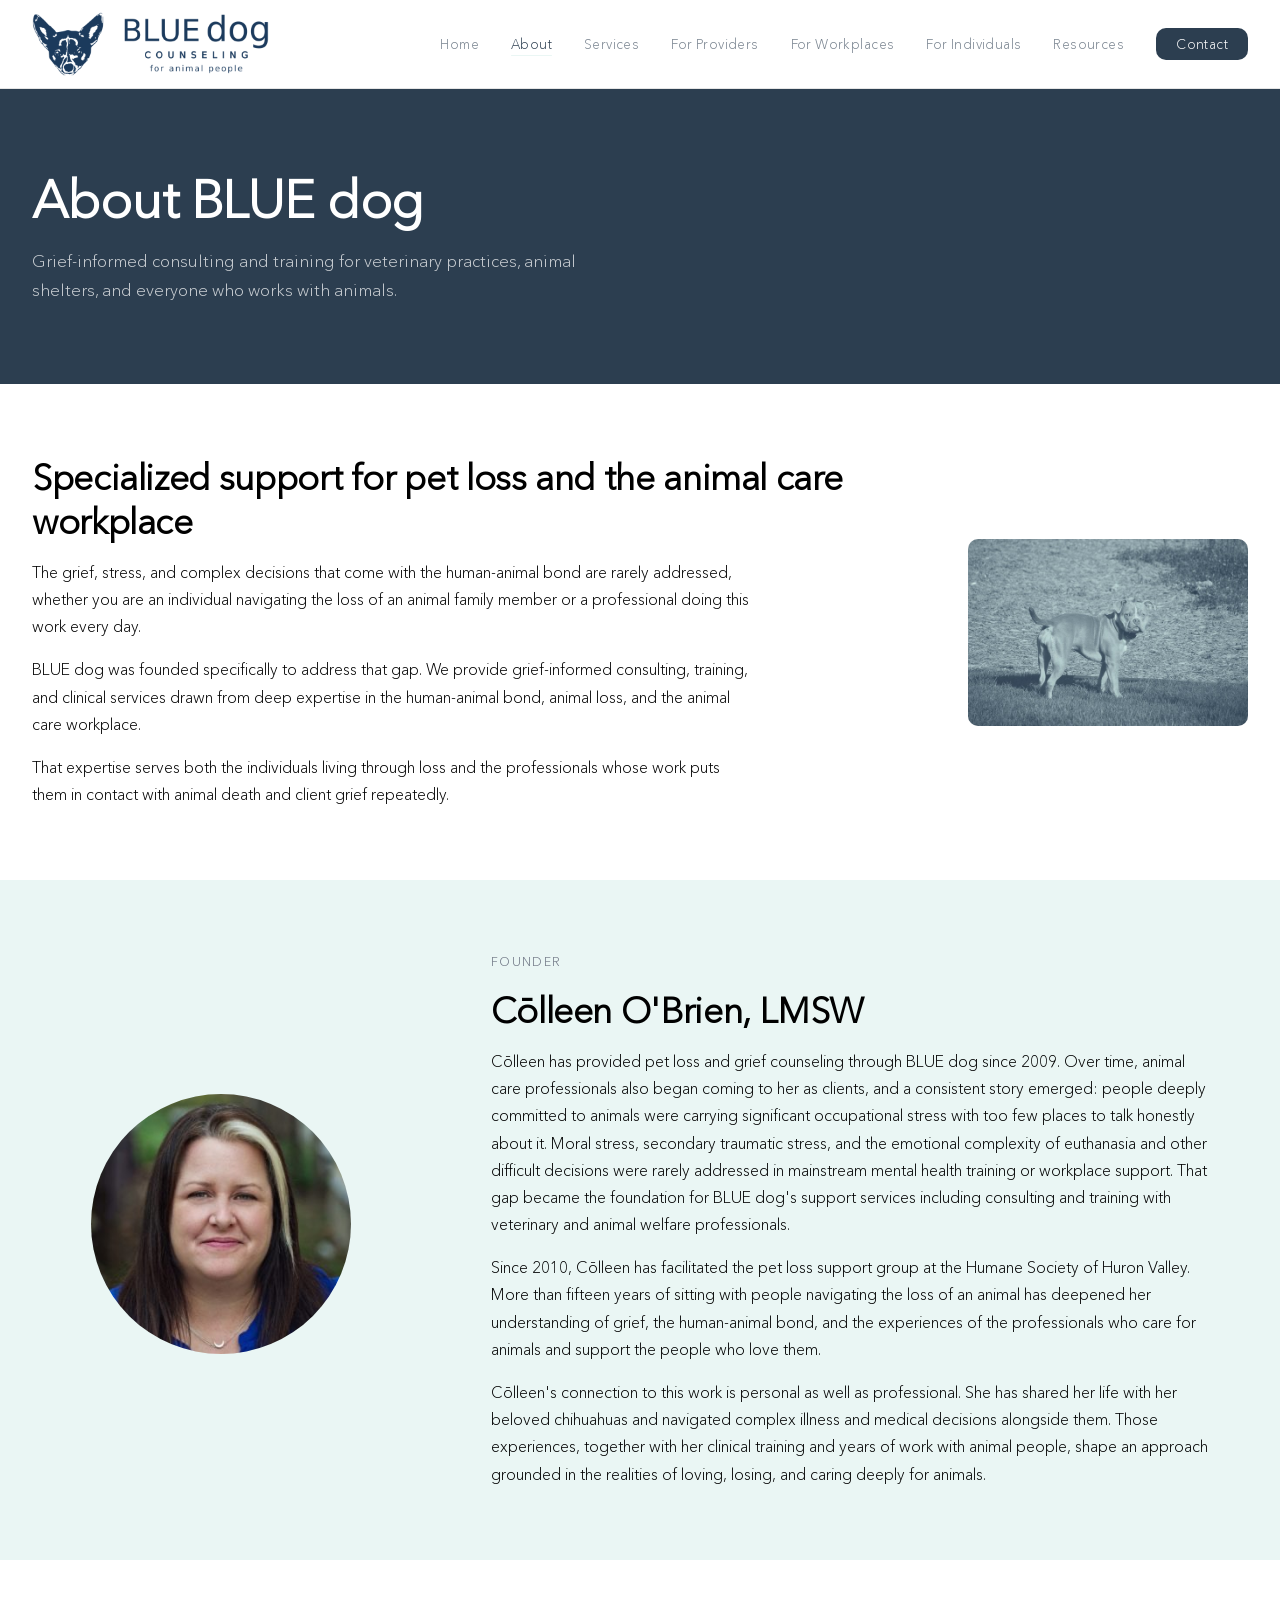
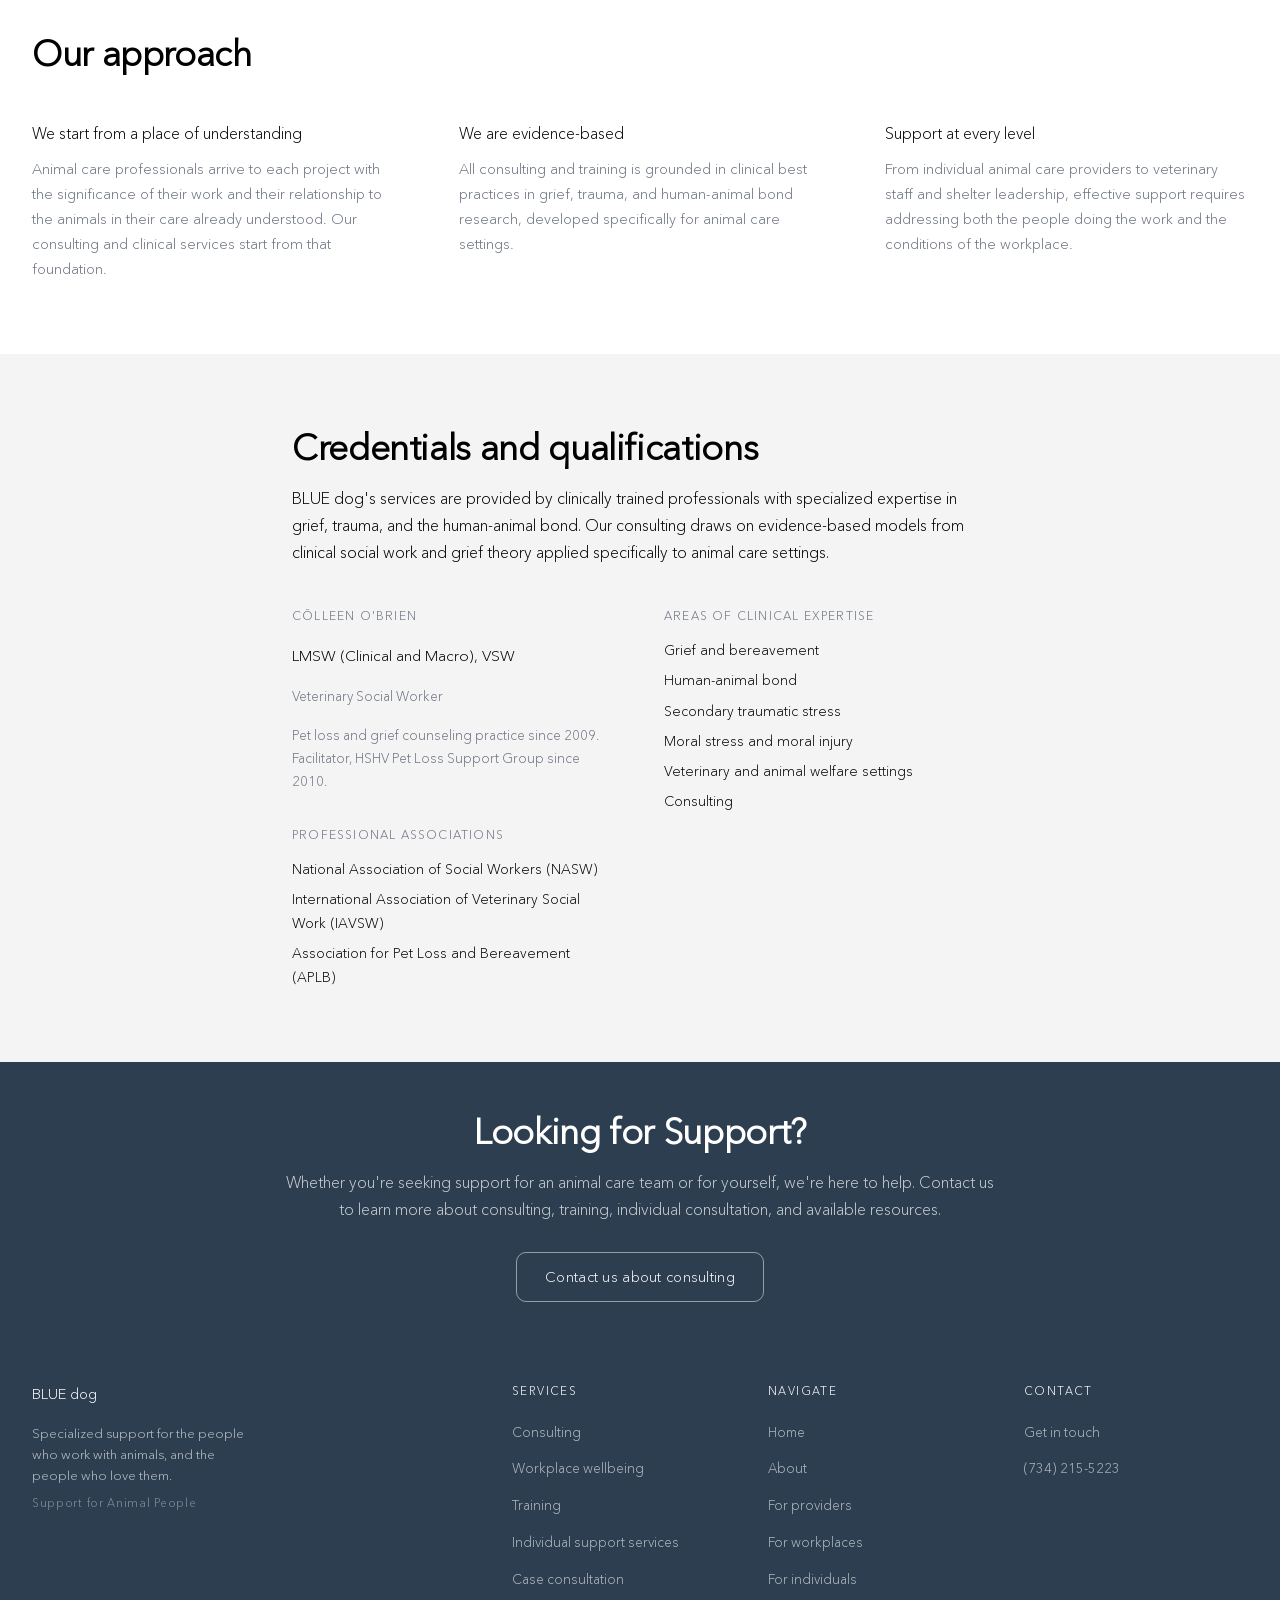
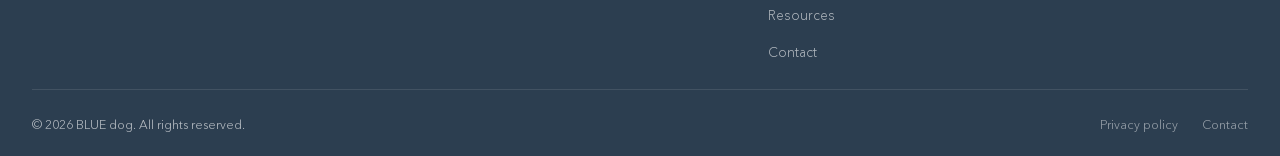
==== commit 9cccbe69: "Add files via upload" ====
--- a/about.html
+++ b/about.html
@@ -122,7 +122,7 @@
     <div class="container text-center">
       <h2 id="about-cta" class="text-white mb-sm">Looking for Support?</h2>
       <p style="color:rgba(255,255,255,0.75); margin-inline:auto; margin-bottom:1.75rem;">Whether you're seeking support for an animal care team or for yourself, we're here to help. Contact us to learn more about consulting, training, individual consultation, and available resources.</p>
-      <a href="contact.html" class="btn btn--outline-white">Contact us about consulting</a>
+      <a href="/contact" class="btn btn--outline-white">Contact us about consulting</a>
     </div>
   </section>
 
--- a/styles.css
+++ b/styles.css
@@ -799,7 +799,7 @@
     display: flex;
     flex-direction: column;
     position: fixed;
-    top: 68px;
+    top: 72px;
     left: 0;
     right: 0;
     background: var(--slate);
@@ -930,7 +930,49 @@
 .nav__logo-mark { display: none; }
 
 /* Nav height */
-.nav__inner { height: 72px; }
+.nav__inner { height: 88px; }
+
+/* Full horizontal logo image in nav */
+.nav__logo { flex-shrink: 0; }
+.nav__logo-full {
+  height: 64px;
+  width: auto;
+  display: block;
+  flex-shrink: 0;
+}
+/* Switch to the menu button before the links run out of room next to the full logo */
+@media (max-width: 1080px) {
+  .nav__inner { height: 72px; }
+  .nav__logo-full { height: 52px; }
+  .nav__links { display: none; }
+  .nav__toggle { display: flex; }
+  .nav__links.open {
+    display: flex;
+    flex-direction: column;
+    align-items: flex-start;
+    position: fixed;
+    top: 72px;
+    left: 0;
+    right: 0;
+    background: var(--slate);
+    padding: 1.5rem var(--pad-x);
+    gap: 1.25rem;
+    border-top: 1px solid rgba(255,255,255,0.08);
+    z-index: 99;
+  }
+  .nav__links.open a { color: rgba(255,255,255,0.80); }
+  .nav__links.open a:hover,
+  .nav__links.open a.active { color: var(--white); }
+  .nav__links.open .nav__cta {
+    display: inline-flex;
+    align-self: flex-start;
+    background: var(--white);
+    color: var(--slate) !important;
+  }
+}
+@media (max-width: 640px) {
+  .nav__logo-full { height: 48px; }
+}
 
 /* ─── STAT SOURCE ATTRIBUTION ────────────────────────────────────────── */
 .stat__source {
